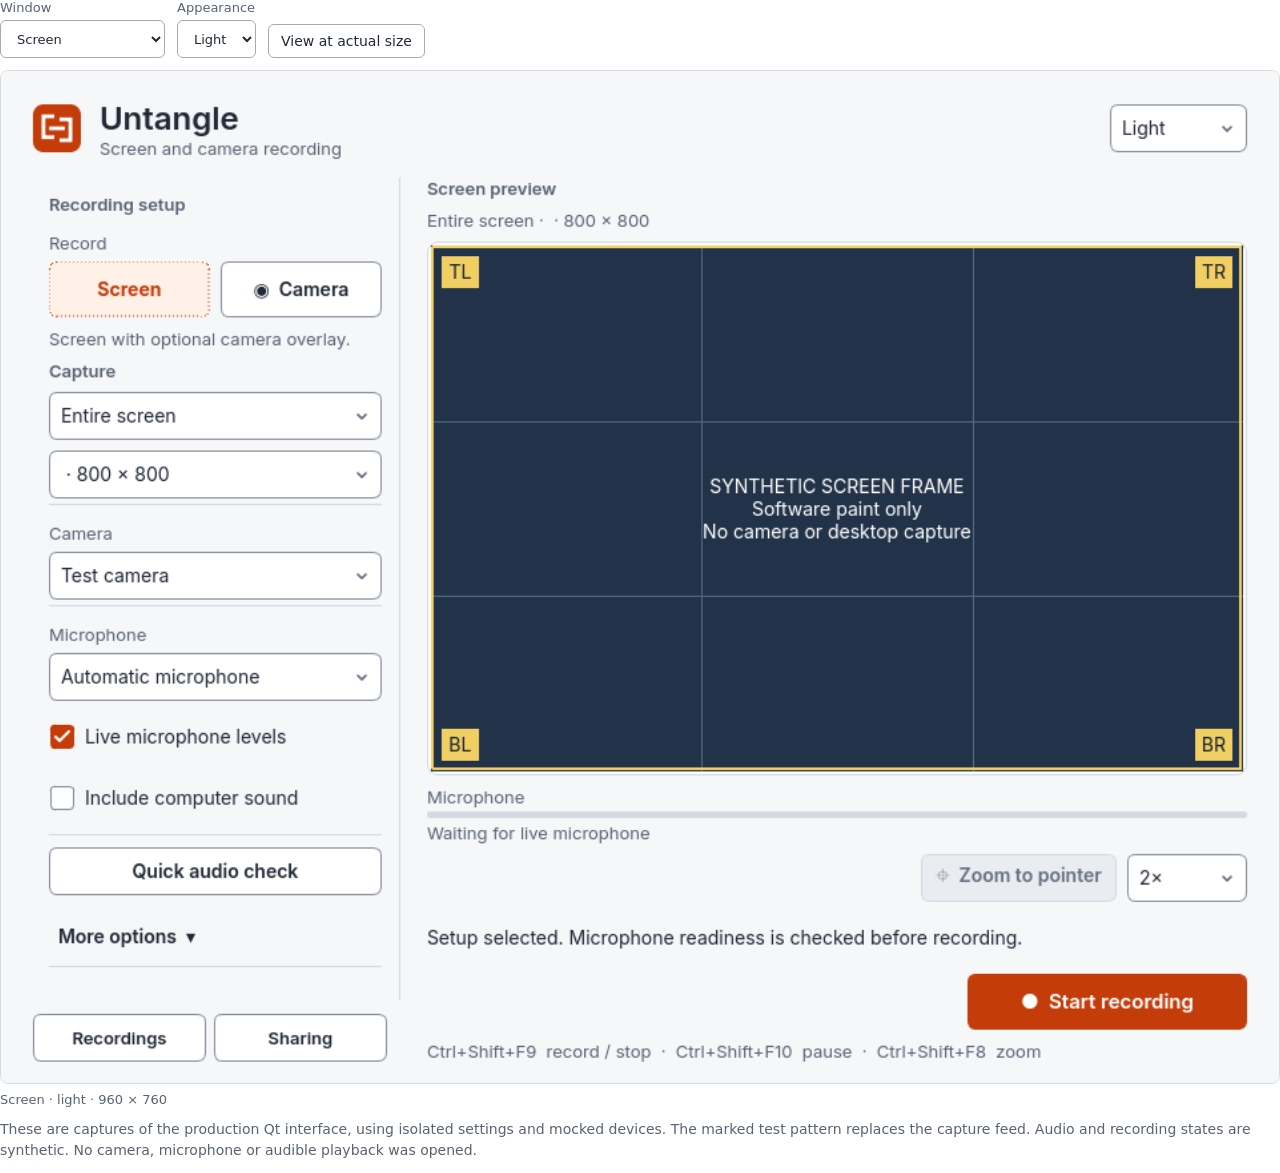
==== docs/ui-baselines/index.html @ cf3f0c53 "test: pin qt clickthroughs" ====
<!doctype html><html lang="en"><meta charset="utf-8"><meta name="viewport" content="width=device-width,initial-scale=1"><title>Untangle actual Qt interface</title><style>body{margin:0;color:var(--foreground,#202936);font:14px var(--font-sans,system-ui)}.controls{display:flex;flex-wrap:wrap;gap:12px;align-items:end;margin-bottom:12px}label{display:grid;gap:5px;font-size:13px;color:var(--muted-foreground,#586373)}select{font:inherit;padding:8px 12px;min-height:38px;border:1px solid var(--border,#aaa);border-radius:6px;background:var(--card,#fff);color:var(--foreground,#202936)}p{line-height:1.5;margin:12px 0;color:var(--muted-foreground,#586373)}figure{margin:0}figure[hidden]{display:none}img{display:block;width:100%;height:auto;border-radius:8px;border:1px solid var(--border,#d5dae1);box-sizing:border-box}figcaption{margin-top:8px;color:var(--muted-foreground,#586373);font-size:13px}button{font:inherit;padding:8px 12px;background:var(--card,#fff);color:var(--foreground,#202936);border:1px solid var(--border,#aaa);border-radius:6px;cursor:pointer}figure.zoom{overflow:auto}figure.zoom img{width:960px;max-width:none}small{font-size:12px}</style><div class="controls"><label>Window<select id="state"><option value="screen">Screen</option><option value="camera">Camera</option><option value="audio-silence">Audio check</option><option value="library-populated">Recordings</option><option value="library-empty">Empty library</option><option value="expanded">Expanded camera</option><option value="advanced">More options</option><option value="recording">Recording</option><option value="paused">Paused</option><option value="saving">Saving</option><option value="error">Recovery</option></select></label><label>Appearance<select id="theme"><option value="light">Light</option><option value="dark">Dark</option></select></label><button id="zoom" type="button" aria-pressed="false">View at actual size</button></div><figure data-state="screen" data-theme="light" ><img src="./screen-light-960x760.png" alt="Actual Untangle Screen window, light theme, 960 by 760 pixels"><figcaption>Screen · light · 960 × 760</figcaption></figure><figure data-state="screen" data-theme="dark" hidden><img src="./screen-dark-960x760.png" alt="Actual Untangle Screen window, dark theme, 960 by 760 pixels"><figcaption>Screen · dark · 960 × 760</figcaption></figure><figure data-state="camera" data-theme="light" hidden><img src="./camera-light-960x760.png" alt="Actual Untangle Camera window, light theme, 960 by 760 pixels"><figcaption>Camera · light · 960 × 760</figcaption></figure><figure data-state="camera" data-theme="dark" hidden><img src="./camera-dark-960x760.png" alt="Actual Untangle Camera window, dark theme, 960 by 760 pixels"><figcaption>Camera · dark · 960 × 760</figcaption></figure><figure data-state="audio-silence" data-theme="light" hidden><img src="./audio-silence-light-960x760.png" alt="Actual Untangle Audio check window, light theme, 960 by 760 pixels"><figcaption>Audio check · light · 960 × 760</figcaption></figure><figure data-state="audio-silence" data-theme="dark" hidden><img src="./audio-silence-dark-960x760.png" alt="Actual Untangle Audio check window, dark theme, 960 by 760 pixels"><figcaption>Audio check · dark · 960 × 760</figcaption></figure><figure data-state="library-populated" data-theme="light" hidden><img src="./library-populated-light-960x760.png" alt="Actual Untangle Recordings window, light theme, 960 by 760 pixels"><figcaption>Recordings · light · 960 × 760</figcaption></figure><figure data-state="library-populated" data-theme="dark" hidden><img src="./library-populated-dark-960x760.png" alt="Actual Untangle Recordings window, dark theme, 960 by 760 pixels"><figcaption>Recordings · dark · 960 × 760</figcaption></figure><figure data-state="library-empty" data-theme="light" hidden><img src="./library-empty-light-960x760.png" alt="Actual Untangle Empty library window, light theme, 960 by 760 pixels"><figcaption>Empty library · light · 960 × 760</figcaption></figure><figure data-state="library-empty" data-theme="dark" hidden><img src="./library-empty-dark-960x760.png" alt="Actual Untangle Empty library window, dark theme, 960 by 760 pixels"><figcaption>Empty library · dark · 960 × 760</figcaption></figure><figure data-state="expanded" data-theme="light" hidden><img src="./expanded-light-960x760.png" alt="Actual Untangle Expanded camera window, light theme, 960 by 760 pixels"><figcaption>Expanded camera · light · 960 × 760</figcaption></figure><figure data-state="expanded" data-theme="dark" hidden><img src="./expanded-dark-960x760.png" alt="Actual Untangle Expanded camera window, dark theme, 960 by 760 pixels"><figcaption>Expanded camera · dark · 960 × 760</figcaption></figure><figure data-state="advanced" data-theme="light" hidden><img src="./advanced-light-960x760.png" alt="Actual Untangle More options window, light theme, 960 by 760 pixels"><figcaption>More options · light · 960 × 760</figcaption></figure><figure data-state="advanced" data-theme="dark" hidden><img src="./advanced-dark-960x760.png" alt="Actual Untangle More options window, dark theme, 960 by 760 pixels"><figcaption>More options · dark · 960 × 760</figcaption></figure><figure data-state="recording" data-theme="light" hidden><img src="./recording-light-960x760.png" alt="Actual Untangle Recording window, light theme, 960 by 760 pixels"><figcaption>Recording · light · 960 × 760</figcaption></figure><figure data-state="recording" data-theme="dark" hidden><img src="./recording-dark-960x760.png" alt="Actual Untangle Recording window, dark theme, 960 by 760 pixels"><figcaption>Recording · dark · 960 × 760</figcaption></figure><figure data-state="paused" data-theme="light" hidden><img src="./paused-light-960x760.png" alt="Actual Untangle Paused window, light theme, 960 by 760 pixels"><figcaption>Paused · light · 960 × 760</figcaption></figure><figure data-state="paused" data-theme="dark" hidden><img src="./paused-dark-960x760.png" alt="Actual Untangle Paused window, dark theme, 960 by 760 pixels"><figcaption>Paused · dark · 960 × 760</figcaption></figure><figure data-state="saving" data-theme="light" hidden><img src="./saving-light-960x760.png" alt="Actual Untangle Saving window, light theme, 960 by 760 pixels"><figcaption>Saving · light · 960 × 760</figcaption></figure><figure data-state="saving" data-theme="dark" hidden><img src="./saving-dark-960x760.png" alt="Actual Untangle Saving window, dark theme, 960 by 760 pixels"><figcaption>Saving · dark · 960 × 760</figcaption></figure><figure data-state="error" data-theme="light" hidden><img src="./error-light-960x760.png" alt="Actual Untangle Recovery window, light theme, 960 by 760 pixels"><figcaption>Recovery · light · 960 × 760</figcaption></figure><figure data-state="error" data-theme="dark" hidden><img src="./error-dark-960x760.png" alt="Actual Untangle Recovery window, dark theme, 960 by 760 pixels"><figcaption>Recovery · dark · 960 × 760</figcaption></figure><p>These are captures of the production Qt interface, using isolated settings and mocked devices. The marked test pattern replaces the capture feed. Audio and recording states are synthetic. No camera, microphone or audible playback was opened.</p><script>const state=document.getElementById('state'),theme=document.getElementById('theme'),zoom=document.getElementById('zoom');function update(){document.querySelectorAll('figure').forEach(f=>f.hidden=f.dataset.state!==state.value||f.dataset.theme!==theme.value)}state.onchange=theme.onchange=update;zoom.onclick=()=>{const on=zoom.getAttribute('aria-pressed')!=='true';zoom.setAttribute('aria-pressed',String(on));zoom.textContent=on?'Fit to conversation':'View at actual size';document.querySelectorAll('figure').forEach(f=>f.classList.toggle('zoom',on))};update()</script></html>
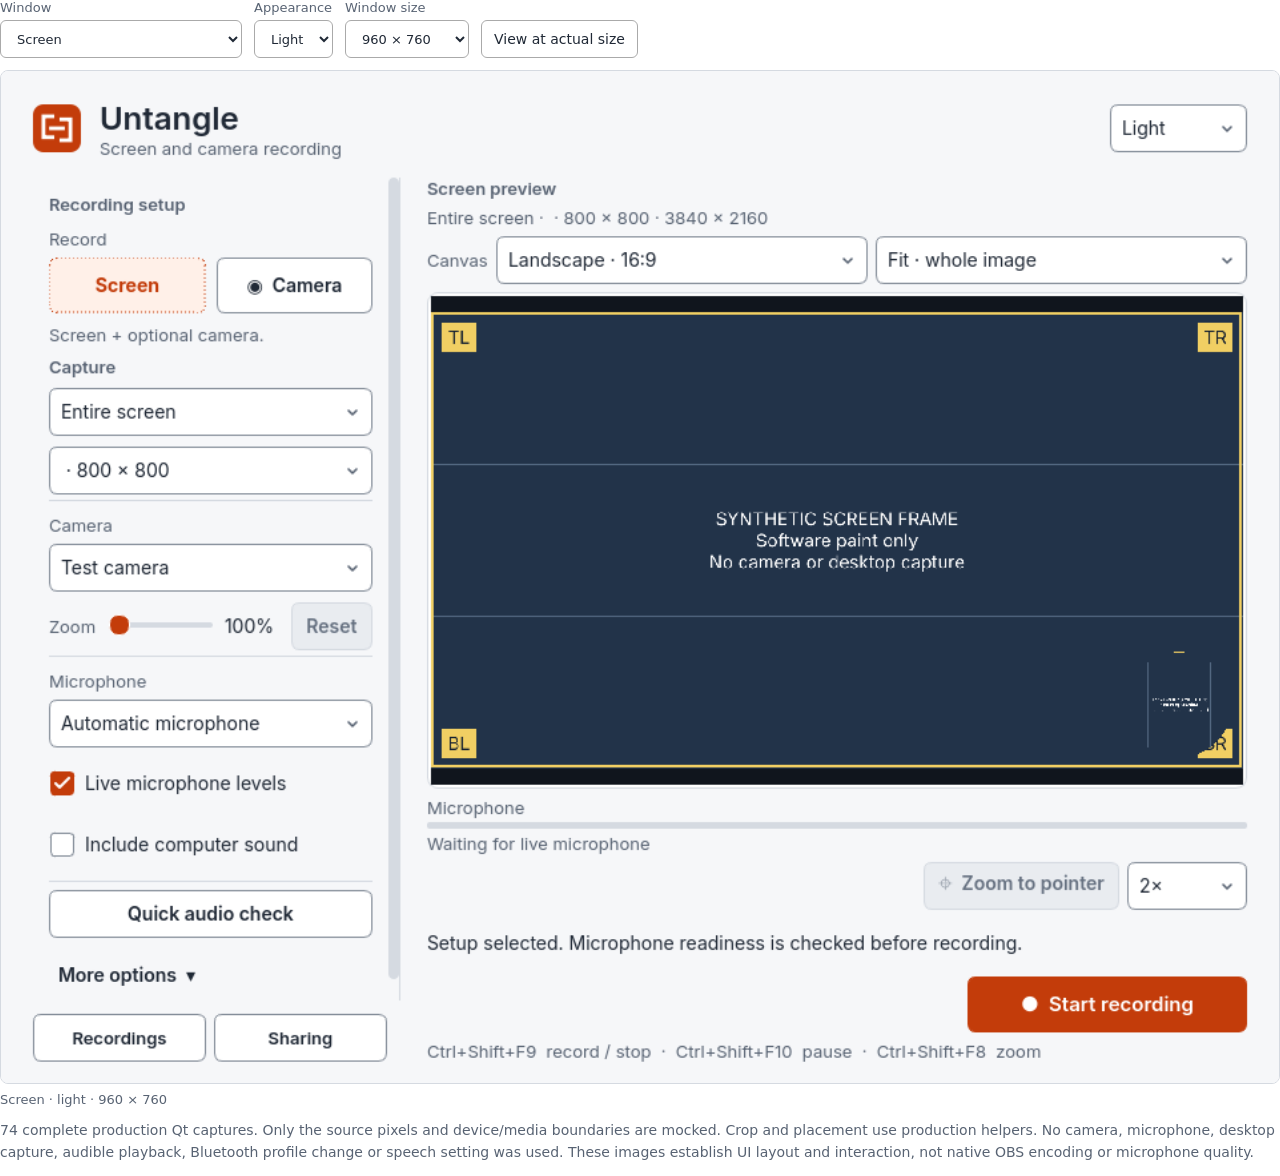
==== commit eb66dba5: "test: canvas screenshots" ====
--- a/docs/ui-baselines/index.html
+++ b/docs/ui-baselines/index.html
@@ -1 +1,7 @@
-<!doctype html><html lang="en"><meta charset="utf-8"><meta name="viewport" content="width=device-width,initial-scale=1"><title>Untangle actual Qt interface</title><style>body{margin:0;color:var(--foreground,#202936);font:14px var(--font-sans,system-ui)}.controls{display:flex;flex-wrap:wrap;gap:12px;align-items:end;margin-bottom:12px}label{display:grid;gap:5px;font-size:13px;color:var(--muted-foreground,#586373)}select{font:inherit;padding:8px 12px;min-height:38px;border:1px solid var(--border,#aaa);border-radius:6px;background:var(--card,#fff);color:var(--foreground,#202936)}p{line-height:1.5;margin:12px 0;color:var(--muted-foreground,#586373)}figure{margin:0}figure[hidden]{display:none}img{display:block;width:100%;height:auto;border-radius:8px;border:1px solid var(--border,#d5dae1);box-sizing:border-box}figcaption{margin-top:8px;color:var(--muted-foreground,#586373);font-size:13px}button{font:inherit;padding:8px 12px;background:var(--card,#fff);color:var(--foreground,#202936);border:1px solid var(--border,#aaa);border-radius:6px;cursor:pointer}figure.zoom{overflow:auto}figure.zoom img{width:960px;max-width:none}small{font-size:12px}</style><div class="controls"><label>Window<select id="state"><option value="screen">Screen</option><option value="camera">Camera</option><option value="audio-silence">Audio check</option><option value="library-populated">Recordings</option><option value="library-empty">Empty library</option><option value="expanded">Expanded camera</option><option value="advanced">More options</option><option value="recording">Recording</option><option value="paused">Paused</option><option value="saving">Saving</option><option value="error">Recovery</option></select></label><label>Appearance<select id="theme"><option value="light">Light</option><option value="dark">Dark</option></select></label><button id="zoom" type="button" aria-pressed="false">View at actual size</button></div><figure data-state="screen" data-theme="light" ><img src="./screen-light-960x760.png" alt="Actual Untangle Screen window, light theme, 960 by 760 pixels"><figcaption>Screen · light · 960 × 760</figcaption></figure><figure data-state="screen" data-theme="dark" hidden><img src="./screen-dark-960x760.png" alt="Actual Untangle Screen window, dark theme, 960 by 760 pixels"><figcaption>Screen · dark · 960 × 760</figcaption></figure><figure data-state="camera" data-theme="light" hidden><img src="./camera-light-960x760.png" alt="Actual Untangle Camera window, light theme, 960 by 760 pixels"><figcaption>Camera · light · 960 × 760</figcaption></figure><figure data-state="camera" data-theme="dark" hidden><img src="./camera-dark-960x760.png" alt="Actual Untangle Camera window, dark theme, 960 by 760 pixels"><figcaption>Camera · dark · 960 × 760</figcaption></figure><figure data-state="audio-silence" data-theme="light" hidden><img src="./audio-silence-light-960x760.png" alt="Actual Untangle Audio check window, light theme, 960 by 760 pixels"><figcaption>Audio check · light · 960 × 760</figcaption></figure><figure data-state="audio-silence" data-theme="dark" hidden><img src="./audio-silence-dark-960x760.png" alt="Actual Untangle Audio check window, dark theme, 960 by 760 pixels"><figcaption>Audio check · dark · 960 × 760</figcaption></figure><figure data-state="library-populated" data-theme="light" hidden><img src="./library-populated-light-960x760.png" alt="Actual Untangle Recordings window, light theme, 960 by 760 pixels"><figcaption>Recordings · light · 960 × 760</figcaption></figure><figure data-state="library-populated" data-theme="dark" hidden><img src="./library-populated-dark-960x760.png" alt="Actual Untangle Recordings window, dark theme, 960 by 760 pixels"><figcaption>Recordings · dark · 960 × 760</figcaption></figure><figure data-state="library-empty" data-theme="light" hidden><img src="./library-empty-light-960x760.png" alt="Actual Untangle Empty library window, light theme, 960 by 760 pixels"><figcaption>Empty library · light · 960 × 760</figcaption></figure><figure data-state="library-empty" data-theme="dark" hidden><img src="./library-empty-dark-960x760.png" alt="Actual Untangle Empty library window, dark theme, 960 by 760 pixels"><figcaption>Empty library · dark · 960 × 760</figcaption></figure><figure data-state="expanded" data-theme="light" hidden><img src="./expanded-light-960x760.png" alt="Actual Untangle Expanded camera window, light theme, 960 by 760 pixels"><figcaption>Expanded camera · light · 960 × 760</figcaption></figure><figure data-state="expanded" data-theme="dark" hidden><img src="./expanded-dark-960x760.png" alt="Actual Untangle Expanded camera window, dark theme, 960 by 760 pixels"><figcaption>Expanded camera · dark · 960 × 760</figcaption></figure><figure data-state="advanced" data-theme="light" hidden><img src="./advanced-light-960x760.png" alt="Actual Untangle More options window, light theme, 960 by 760 pixels"><figcaption>More options · light · 960 × 760</figcaption></figure><figure data-state="advanced" data-theme="dark" hidden><img src="./advanced-dark-960x760.png" alt="Actual Untangle More options window, dark theme, 960 by 760 pixels"><figcaption>More options · dark · 960 × 760</figcaption></figure><figure data-state="recording" data-theme="light" hidden><img src="./recording-light-960x760.png" alt="Actual Untangle Recording window, light theme, 960 by 760 pixels"><figcaption>Recording · light · 960 × 760</figcaption></figure><figure data-state="recording" data-theme="dark" hidden><img src="./recording-dark-960x760.png" alt="Actual Untangle Recording window, dark theme, 960 by 760 pixels"><figcaption>Recording · dark · 960 × 760</figcaption></figure><figure data-state="paused" data-theme="light" hidden><img src="./paused-light-960x760.png" alt="Actual Untangle Paused window, light theme, 960 by 760 pixels"><figcaption>Paused · light · 960 × 760</figcaption></figure><figure data-state="paused" data-theme="dark" hidden><img src="./paused-dark-960x760.png" alt="Actual Untangle Paused window, dark theme, 960 by 760 pixels"><figcaption>Paused · dark · 960 × 760</figcaption></figure><figure data-state="saving" data-theme="light" hidden><img src="./saving-light-960x760.png" alt="Actual Untangle Saving window, light theme, 960 by 760 pixels"><figcaption>Saving · light · 960 × 760</figcaption></figure><figure data-state="saving" data-theme="dark" hidden><img src="./saving-dark-960x760.png" alt="Actual Untangle Saving window, dark theme, 960 by 760 pixels"><figcaption>Saving · dark · 960 × 760</figcaption></figure><figure data-state="error" data-theme="light" hidden><img src="./error-light-960x760.png" alt="Actual Untangle Recovery window, light theme, 960 by 760 pixels"><figcaption>Recovery · light · 960 × 760</figcaption></figure><figure data-state="error" data-theme="dark" hidden><img src="./error-dark-960x760.png" alt="Actual Untangle Recovery window, dark theme, 960 by 760 pixels"><figcaption>Recovery · dark · 960 × 760</figcaption></figure><p>These are captures of the production Qt interface, using isolated settings and mocked devices. The marked test pattern replaces the capture feed. Audio and recording states are synthetic. No camera, microphone or audible playback was opened.</p><script>const state=document.getElementById('state'),theme=document.getElementById('theme'),zoom=document.getElementById('zoom');function update(){document.querySelectorAll('figure').forEach(f=>f.hidden=f.dataset.state!==state.value||f.dataset.theme!==theme.value)}state.onchange=theme.onchange=update;zoom.onclick=()=>{const on=zoom.getAttribute('aria-pressed')!=='true';zoom.setAttribute('aria-pressed',String(on));zoom.textContent=on?'Fit to conversation':'View at actual size';document.querySelectorAll('figure').forEach(f=>f.classList.toggle('zoom',on))};update()</script></html>
+<!doctype html><html lang="en"><meta charset="utf-8"><meta name="viewport" content="width=device-width,initial-scale=1"><title>Untangle actual Qt interface</title><style>
+body{margin:0;color:var(--foreground,#202936);font:14px var(--font-sans,system-ui)}.controls{display:flex;flex-wrap:wrap;gap:12px;align-items:end;margin-bottom:12px}label{display:grid;gap:5px;font-size:13px;color:var(--muted-foreground,#586373)}select,button{font:inherit;padding:8px 12px;min-height:38px;border:1px solid var(--border,#aaa);border-radius:6px;background:var(--card,#fff);color:var(--foreground,#202936)}p{line-height:1.6;margin:12px 0;color:var(--muted-foreground,#586373)}figure{margin:0}figure[hidden]{display:none}img{display:block;width:100%;height:auto;border-radius:8px;border:1px solid var(--border,#d5dae1);box-sizing:border-box}figcaption{margin-top:8px;color:var(--muted-foreground,#586373);font-size:13px}button{cursor:pointer}figure.zoom{overflow:auto}figure.zoom img{width:auto;max-width:none}
+</style><div class="controls"><label>Window<select id="scene"><option value="screen">Screen</option><option value="camera">Camera</option><option value="library-populated">Recordings</option><option value="library-empty">Empty library</option><option value="advanced">More options</option><option value="expanded">Expanded camera</option><option value="recording">Recording</option><option value="paused">Paused</option><option value="saving">Saving</option><option value="error">Error</option><option value="audio-silence">Audio check</option><option value="canvas-landscape">Landscape 16:9</option><option value="canvas-portrait">Reels / Shorts 9:16</option><option value="canvas-square">Square 1:1</option><option value="canvas-portrait45">Portrait 4:5</option><option value="camera-zoom">Camera zoom 300%</option><option value="camera-reset">Camera reset 100%</option><option value="framing-fit">Portrait Fit</option><option value="framing-fill">Portrait Fill</option><option value="screen-canvas-portrait">Screen + camera · portrait Fit</option><option value="screen-canvas-portrait-fill">Screen + camera · portrait Fill</option><option value="screen-canvas-square">Screen + camera · square</option></select></label><label>Appearance<select id="theme"><option value="light">Light</option><option value="dark">Dark</option></select></label><label>Window size<select id="size"><option value="960x760">960 × 760</option><option value="1120x840">1120 × 840</option></select></label><button id="zoom" type="button" aria-pressed="false">View at actual size</button></div><figure data-scene="screen" data-theme="light" data-size="1120x840" hidden><img src="./screen-light-1120x840.png" alt="Actual Untangle Qt window: Screen, light, 1120 by 840"><figcaption>Screen · light · 1120 × 840</figcaption></figure><figure data-scene="screen" data-theme="dark" data-size="1120x840" hidden><img src="./screen-dark-1120x840.png" alt="Actual Untangle Qt window: Screen, dark, 1120 by 840"><figcaption>Screen · dark · 1120 × 840</figcaption></figure><figure data-scene="screen" data-theme="light" data-size="960x760" hidden><img src="./screen-light-960x760.png" alt="Actual Untangle Qt window: Screen, light, 960 by 760"><figcaption>Screen · light · 960 × 760</figcaption></figure><figure data-scene="screen" data-theme="dark" data-size="960x760" hidden><img src="./screen-dark-960x760.png" alt="Actual Untangle Qt window: Screen, dark, 960 by 760"><figcaption>Screen · dark · 960 × 760</figcaption></figure><figure data-scene="camera" data-theme="light" data-size="1120x840" hidden><img src="./camera-light-1120x840.png" alt="Actual Untangle Qt window: Camera, light, 1120 by 840"><figcaption>Camera · light · 1120 × 840</figcaption></figure><figure data-scene="camera" data-theme="dark" data-size="1120x840" hidden><img src="./camera-dark-1120x840.png" alt="Actual Untangle Qt window: Camera, dark, 1120 by 840"><figcaption>Camera · dark · 1120 × 840</figcaption></figure><figure data-scene="camera" data-theme="light" data-size="960x760" hidden><img src="./camera-light-960x760.png" alt="Actual Untangle Qt window: Camera, light, 960 by 760"><figcaption>Camera · light · 960 × 760</figcaption></figure><figure data-scene="camera" data-theme="dark" data-size="960x760" hidden><img src="./camera-dark-960x760.png" alt="Actual Untangle Qt window: Camera, dark, 960 by 760"><figcaption>Camera · dark · 960 × 760</figcaption></figure><figure data-scene="library-populated" data-theme="light" data-size="1120x840" hidden><img src="./library-populated-light-1120x840.png" alt="Actual Untangle Qt window: Recordings, light, 1120 by 840"><figcaption>Recordings · light · 1120 × 840</figcaption></figure><figure data-scene="library-populated" data-theme="dark" data-size="1120x840" hidden><img src="./library-populated-dark-1120x840.png" alt="Actual Untangle Qt window: Recordings, dark, 1120 by 840"><figcaption>Recordings · dark · 1120 × 840</figcaption></figure><figure data-scene="library-populated" data-theme="light" data-size="960x760" hidden><img src="./library-populated-light-960x760.png" alt="Actual Untangle Qt window: Recordings, light, 960 by 760"><figcaption>Recordings · light · 960 × 760</figcaption></figure><figure data-scene="library-populated" data-theme="dark" data-size="960x760" hidden><img src="./library-populated-dark-960x760.png" alt="Actual Untangle Qt window: Recordings, dark, 960 by 760"><figcaption>Recordings · dark · 960 × 760</figcaption></figure><figure data-scene="library-empty" data-theme="light" data-size="1120x840" hidden><img src="./library-empty-light-1120x840.png" alt="Actual Untangle Qt window: Empty library, light, 1120 by 840"><figcaption>Empty library · light · 1120 × 840</figcaption></figure><figure data-scene="library-empty" data-theme="dark" data-size="1120x840" hidden><img src="./library-empty-dark-1120x840.png" alt="Actual Untangle Qt window: Empty library, dark, 1120 by 840"><figcaption>Empty library · dark · 1120 × 840</figcaption></figure><figure data-scene="library-empty" data-theme="light" data-size="960x760" hidden><img src="./library-empty-light-960x760.png" alt="Actual Untangle Qt window: Empty library, light, 960 by 760"><figcaption>Empty library · light · 960 × 760</figcaption></figure><figure data-scene="library-empty" data-theme="dark" data-size="960x760" hidden><img src="./library-empty-dark-960x760.png" alt="Actual Untangle Qt window: Empty library, dark, 960 by 760"><figcaption>Empty library · dark · 960 × 760</figcaption></figure><figure data-scene="advanced" data-theme="light" data-size="960x760" hidden><img src="./advanced-light-960x760.png" alt="Actual Untangle Qt window: More options, light, 960 by 760"><figcaption>More options · light · 960 × 760</figcaption></figure><figure data-scene="advanced" data-theme="dark" data-size="960x760" hidden><img src="./advanced-dark-960x760.png" alt="Actual Untangle Qt window: More options, dark, 960 by 760"><figcaption>More options · dark · 960 × 760</figcaption></figure><figure data-scene="expanded" data-theme="light" data-size="960x760" hidden><img src="./expanded-light-960x760.png" alt="Actual Untangle Qt window: Expanded camera, light, 960 by 760"><figcaption>Expanded camera · light · 960 × 760</figcaption></figure><figure data-scene="expanded" data-theme="dark" data-size="960x760" hidden><img src="./expanded-dark-960x760.png" alt="Actual Untangle Qt window: Expanded camera, dark, 960 by 760"><figcaption>Expanded camera · dark · 960 × 760</figcaption></figure><figure data-scene="recording" data-theme="light" data-size="960x760" hidden><img src="./recording-light-960x760.png" alt="Actual Untangle Qt window: recording, light, 960 by 760"><figcaption>recording · light · 960 × 760</figcaption></figure><figure data-scene="recording" data-theme="dark" data-size="960x760" hidden><img src="./recording-dark-960x760.png" alt="Actual Untangle Qt window: recording, dark, 960 by 760"><figcaption>recording · dark · 960 × 760</figcaption></figure><figure data-scene="paused" data-theme="light" data-size="960x760" hidden><img src="./paused-light-960x760.png" alt="Actual Untangle Qt window: paused, light, 960 by 760"><figcaption>paused · light · 960 × 760</figcaption></figure><figure data-scene="paused" data-theme="dark" data-size="960x760" hidden><img src="./paused-dark-960x760.png" alt="Actual Untangle Qt window: paused, dark, 960 by 760"><figcaption>paused · dark · 960 × 760</figcaption></figure><figure data-scene="saving" data-theme="light" data-size="960x760" hidden><img src="./saving-light-960x760.png" alt="Actual Untangle Qt window: saving, light, 960 by 760"><figcaption>saving · light · 960 × 760</figcaption></figure><figure data-scene="saving" data-theme="dark" data-size="960x760" hidden><img src="./saving-dark-960x760.png" alt="Actual Untangle Qt window: saving, dark, 960 by 760"><figcaption>saving · dark · 960 × 760</figcaption></figure><figure data-scene="error" data-theme="light" data-size="960x760" hidden><img src="./error-light-960x760.png" alt="Actual Untangle Qt window: error, light, 960 by 760"><figcaption>error · light · 960 × 760</figcaption></figure><figure data-scene="error" data-theme="dark" data-size="960x760" hidden><img src="./error-dark-960x760.png" alt="Actual Untangle Qt window: error, dark, 960 by 760"><figcaption>error · dark · 960 × 760</figcaption></figure><figure data-scene="audio-silence" data-theme="light" data-size="960x760" hidden><img src="./audio-silence-light-960x760.png" alt="Actual Untangle Qt window: Audio check, light, 960 by 760"><figcaption>Audio check · light · 960 × 760</figcaption></figure><figure data-scene="audio-silence" data-theme="dark" data-size="960x760" hidden><img src="./audio-silence-dark-960x760.png" alt="Actual Untangle Qt window: Audio check, dark, 960 by 760"><figcaption>Audio check · dark · 960 × 760</figcaption></figure><figure data-scene="canvas-landscape" data-theme="light" data-size="960x760" hidden><img src="./canvas-landscape-light-960x760.png" alt="Actual Untangle Qt window: Landscape 16:9, light, 960 by 760"><figcaption>Landscape 16:9 · light · 960 × 760</figcaption></figure><figure data-scene="canvas-landscape" data-theme="dark" data-size="960x760" hidden><img src="./canvas-landscape-dark-960x760.png" alt="Actual Untangle Qt window: Landscape 16:9, dark, 960 by 760"><figcaption>Landscape 16:9 · dark · 960 × 760</figcaption></figure><figure data-scene="canvas-landscape" data-theme="light" data-size="1120x840" hidden><img src="./canvas-landscape-light-1120x840.png" alt="Actual Untangle Qt window: Landscape 16:9, light, 1120 by 840"><figcaption>Landscape 16:9 · light · 1120 × 840</figcaption></figure><figure data-scene="canvas-landscape" data-theme="dark" data-size="1120x840" hidden><img src="./canvas-landscape-dark-1120x840.png" alt="Actual Untangle Qt window: Landscape 16:9, dark, 1120 by 840"><figcaption>Landscape 16:9 · dark · 1120 × 840</figcaption></figure><figure data-scene="canvas-portrait" data-theme="light" data-size="960x760" hidden><img src="./canvas-portrait-light-960x760.png" alt="Actual Untangle Qt window: Reels / Shorts 9:16, light, 960 by 760"><figcaption>Reels / Shorts 9:16 · light · 960 × 760</figcaption></figure><figure data-scene="canvas-portrait" data-theme="dark" data-size="960x760" hidden><img src="./canvas-portrait-dark-960x760.png" alt="Actual Untangle Qt window: Reels / Shorts 9:16, dark, 960 by 760"><figcaption>Reels / Shorts 9:16 · dark · 960 × 760</figcaption></figure><figure data-scene="canvas-portrait" data-theme="light" data-size="1120x840" hidden><img src="./canvas-portrait-light-1120x840.png" alt="Actual Untangle Qt window: Reels / Shorts 9:16, light, 1120 by 840"><figcaption>Reels / Shorts 9:16 · light · 1120 × 840</figcaption></figure><figure data-scene="canvas-portrait" data-theme="dark" data-size="1120x840" hidden><img src="./canvas-portrait-dark-1120x840.png" alt="Actual Untangle Qt window: Reels / Shorts 9:16, dark, 1120 by 840"><figcaption>Reels / Shorts 9:16 · dark · 1120 × 840</figcaption></figure><figure data-scene="canvas-square" data-theme="light" data-size="960x760" hidden><img src="./canvas-square-light-960x760.png" alt="Actual Untangle Qt window: Square 1:1, light, 960 by 760"><figcaption>Square 1:1 · light · 960 × 760</figcaption></figure><figure data-scene="canvas-square" data-theme="dark" data-size="960x760" hidden><img src="./canvas-square-dark-960x760.png" alt="Actual Untangle Qt window: Square 1:1, dark, 960 by 760"><figcaption>Square 1:1 · dark · 960 × 760</figcaption></figure><figure data-scene="canvas-square" data-theme="light" data-size="1120x840" hidden><img src="./canvas-square-light-1120x840.png" alt="Actual Untangle Qt window: Square 1:1, light, 1120 by 840"><figcaption>Square 1:1 · light · 1120 × 840</figcaption></figure><figure data-scene="canvas-square" data-theme="dark" data-size="1120x840" hidden><img src="./canvas-square-dark-1120x840.png" alt="Actual Untangle Qt window: Square 1:1, dark, 1120 by 840"><figcaption>Square 1:1 · dark · 1120 × 840</figcaption></figure><figure data-scene="canvas-portrait45" data-theme="light" data-size="960x760" hidden><img src="./canvas-portrait45-light-960x760.png" alt="Actual Untangle Qt window: Portrait 4:5, light, 960 by 760"><figcaption>Portrait 4:5 · light · 960 × 760</figcaption></figure><figure data-scene="canvas-portrait45" data-theme="dark" data-size="960x760" hidden><img src="./canvas-portrait45-dark-960x760.png" alt="Actual Untangle Qt window: Portrait 4:5, dark, 960 by 760"><figcaption>Portrait 4:5 · dark · 960 × 760</figcaption></figure><figure data-scene="canvas-portrait45" data-theme="light" data-size="1120x840" hidden><img src="./canvas-portrait45-light-1120x840.png" alt="Actual Untangle Qt window: Portrait 4:5, light, 1120 by 840"><figcaption>Portrait 4:5 · light · 1120 × 840</figcaption></figure><figure data-scene="canvas-portrait45" data-theme="dark" data-size="1120x840" hidden><img src="./canvas-portrait45-dark-1120x840.png" alt="Actual Untangle Qt window: Portrait 4:5, dark, 1120 by 840"><figcaption>Portrait 4:5 · dark · 1120 × 840</figcaption></figure><figure data-scene="camera-zoom" data-theme="light" data-size="960x760" hidden><img src="./camera-zoom-light-960x760.png" alt="Actual Untangle Qt window: Camera zoom 300%, light, 960 by 760"><figcaption>Camera zoom 300% · light · 960 × 760</figcaption></figure><figure data-scene="camera-zoom" data-theme="dark" data-size="960x760" hidden><img src="./camera-zoom-dark-960x760.png" alt="Actual Untangle Qt window: Camera zoom 300%, dark, 960 by 760"><figcaption>Camera zoom 300% · dark · 960 × 760</figcaption></figure><figure data-scene="camera-zoom" data-theme="light" data-size="1120x840" hidden><img src="./camera-zoom-light-1120x840.png" alt="Actual Untangle Qt window: Camera zoom 300%, light, 1120 by 840"><figcaption>Camera zoom 300% · light · 1120 × 840</figcaption></figure><figure data-scene="camera-zoom" data-theme="dark" data-size="1120x840" hidden><img src="./camera-zoom-dark-1120x840.png" alt="Actual Untangle Qt window: Camera zoom 300%, dark, 1120 by 840"><figcaption>Camera zoom 300% · dark · 1120 × 840</figcaption></figure><figure data-scene="camera-reset" data-theme="light" data-size="960x760" hidden><img src="./camera-reset-light-960x760.png" alt="Actual Untangle Qt window: Camera reset 100%, light, 960 by 760"><figcaption>Camera reset 100% · light · 960 × 760</figcaption></figure><figure data-scene="camera-reset" data-theme="dark" data-size="960x760" hidden><img src="./camera-reset-dark-960x760.png" alt="Actual Untangle Qt window: Camera reset 100%, dark, 960 by 760"><figcaption>Camera reset 100% · dark · 960 × 760</figcaption></figure><figure data-scene="camera-reset" data-theme="light" data-size="1120x840" hidden><img src="./camera-reset-light-1120x840.png" alt="Actual Untangle Qt window: Camera reset 100%, light, 1120 by 840"><figcaption>Camera reset 100% · light · 1120 × 840</figcaption></figure><figure data-scene="camera-reset" data-theme="dark" data-size="1120x840" hidden><img src="./camera-reset-dark-1120x840.png" alt="Actual Untangle Qt window: Camera reset 100%, dark, 1120 by 840"><figcaption>Camera reset 100% · dark · 1120 × 840</figcaption></figure><figure data-scene="framing-fit" data-theme="light" data-size="960x760" hidden><img src="./framing-fit-light-960x760.png" alt="Actual Untangle Qt window: Portrait Fit, light, 960 by 760"><figcaption>Portrait Fit · light · 960 × 760</figcaption></figure><figure data-scene="framing-fit" data-theme="dark" data-size="960x760" hidden><img src="./framing-fit-dark-960x760.png" alt="Actual Untangle Qt window: Portrait Fit, dark, 960 by 760"><figcaption>Portrait Fit · dark · 960 × 760</figcaption></figure><figure data-scene="framing-fit" data-theme="light" data-size="1120x840" hidden><img src="./framing-fit-light-1120x840.png" alt="Actual Untangle Qt window: Portrait Fit, light, 1120 by 840"><figcaption>Portrait Fit · light · 1120 × 840</figcaption></figure><figure data-scene="framing-fit" data-theme="dark" data-size="1120x840" hidden><img src="./framing-fit-dark-1120x840.png" alt="Actual Untangle Qt window: Portrait Fit, dark, 1120 by 840"><figcaption>Portrait Fit · dark · 1120 × 840</figcaption></figure><figure data-scene="framing-fill" data-theme="light" data-size="960x760" hidden><img src="./framing-fill-light-960x760.png" alt="Actual Untangle Qt window: Portrait Fill, light, 960 by 760"><figcaption>Portrait Fill · light · 960 × 760</figcaption></figure><figure data-scene="framing-fill" data-theme="dark" data-size="960x760" hidden><img src="./framing-fill-dark-960x760.png" alt="Actual Untangle Qt window: Portrait Fill, dark, 960 by 760"><figcaption>Portrait Fill · dark · 960 × 760</figcaption></figure><figure data-scene="framing-fill" data-theme="light" data-size="1120x840" hidden><img src="./framing-fill-light-1120x840.png" alt="Actual Untangle Qt window: Portrait Fill, light, 1120 by 840"><figcaption>Portrait Fill · light · 1120 × 840</figcaption></figure><figure data-scene="framing-fill" data-theme="dark" data-size="1120x840" hidden><img src="./framing-fill-dark-1120x840.png" alt="Actual Untangle Qt window: Portrait Fill, dark, 1120 by 840"><figcaption>Portrait Fill · dark · 1120 × 840</figcaption></figure><figure data-scene="screen-canvas-portrait" data-theme="light" data-size="960x760" hidden><img src="./screen-canvas-portrait-light-960x760.png" alt="Actual Untangle Qt window: Screen + camera · portrait Fit, light, 960 by 760"><figcaption>Screen + camera · portrait Fit · light · 960 × 760</figcaption></figure><figure data-scene="screen-canvas-portrait" data-theme="dark" data-size="960x760" hidden><img src="./screen-canvas-portrait-dark-960x760.png" alt="Actual Untangle Qt window: Screen + camera · portrait Fit, dark, 960 by 760"><figcaption>Screen + camera · portrait Fit · dark · 960 × 760</figcaption></figure><figure data-scene="screen-canvas-portrait" data-theme="light" data-size="1120x840" hidden><img src="./screen-canvas-portrait-light-1120x840.png" alt="Actual Untangle Qt window: Screen + camera · portrait Fit, light, 1120 by 840"><figcaption>Screen + camera · portrait Fit · light · 1120 × 840</figcaption></figure><figure data-scene="screen-canvas-portrait" data-theme="dark" data-size="1120x840" hidden><img src="./screen-canvas-portrait-dark-1120x840.png" alt="Actual Untangle Qt window: Screen + camera · portrait Fit, dark, 1120 by 840"><figcaption>Screen + camera · portrait Fit · dark · 1120 × 840</figcaption></figure><figure data-scene="screen-canvas-portrait-fill" data-theme="light" data-size="960x760" hidden><img src="./screen-canvas-portrait-fill-light-960x760.png" alt="Actual Untangle Qt window: Screen + camera · portrait Fill, light, 960 by 760"><figcaption>Screen + camera · portrait Fill · light · 960 × 760</figcaption></figure><figure data-scene="screen-canvas-portrait-fill" data-theme="dark" data-size="960x760" hidden><img src="./screen-canvas-portrait-fill-dark-960x760.png" alt="Actual Untangle Qt window: Screen + camera · portrait Fill, dark, 960 by 760"><figcaption>Screen + camera · portrait Fill · dark · 960 × 760</figcaption></figure><figure data-scene="screen-canvas-portrait-fill" data-theme="light" data-size="1120x840" hidden><img src="./screen-canvas-portrait-fill-light-1120x840.png" alt="Actual Untangle Qt window: Screen + camera · portrait Fill, light, 1120 by 840"><figcaption>Screen + camera · portrait Fill · light · 1120 × 840</figcaption></figure><figure data-scene="screen-canvas-portrait-fill" data-theme="dark" data-size="1120x840" hidden><img src="./screen-canvas-portrait-fill-dark-1120x840.png" alt="Actual Untangle Qt window: Screen + camera · portrait Fill, dark, 1120 by 840"><figcaption>Screen + camera · portrait Fill · dark · 1120 × 840</figcaption></figure><figure data-scene="screen-canvas-square" data-theme="light" data-size="960x760" hidden><img src="./screen-canvas-square-light-960x760.png" alt="Actual Untangle Qt window: Screen + camera · square, light, 960 by 760"><figcaption>Screen + camera · square · light · 960 × 760</figcaption></figure><figure data-scene="screen-canvas-square" data-theme="dark" data-size="960x760" hidden><img src="./screen-canvas-square-dark-960x760.png" alt="Actual Untangle Qt window: Screen + camera · square, dark, 960 by 760"><figcaption>Screen + camera · square · dark · 960 × 760</figcaption></figure><figure data-scene="screen-canvas-square" data-theme="light" data-size="1120x840" hidden><img src="./screen-canvas-square-light-1120x840.png" alt="Actual Untangle Qt window: Screen + camera · square, light, 1120 by 840"><figcaption>Screen + camera · square · light · 1120 × 840</figcaption></figure><figure data-scene="screen-canvas-square" data-theme="dark" data-size="1120x840" hidden><img src="./screen-canvas-square-dark-1120x840.png" alt="Actual Untangle Qt window: Screen + camera · square, dark, 1120 by 840"><figcaption>Screen + camera · square · dark · 1120 × 840</figcaption></figure><p>74 complete production Qt captures. Only the source pixels and device/media boundaries are mocked. Crop and placement use production helpers. No camera, microphone, desktop capture, audible playback, Bluetooth profile change or speech setting was used. These images establish UI layout and interaction, not native OBS encoding or microphone quality.</p><script>
+const scene=document.getElementById('scene'),theme=document.getElementById('theme'),size=document.getElementById('size'),zoom=document.getElementById('zoom'),figures=[...document.querySelectorAll('figure')];
+function update(){for(const option of size.options)option.disabled=!figures.some(f=>f.dataset.scene===scene.value&&f.dataset.size===option.value);if(size.selectedOptions[0].disabled)size.value='960x760';figures.forEach(f=>f.hidden=f.dataset.scene!==scene.value||f.dataset.theme!==theme.value||f.dataset.size!==size.value)}
+scene.onchange=theme.onchange=size.onchange=update;zoom.onclick=()=>{const on=zoom.getAttribute('aria-pressed')!=='true';zoom.setAttribute('aria-pressed',String(on));zoom.textContent=on?'Fit to page':'View at actual size';figures.forEach(f=>f.classList.toggle('zoom',on))};update();
+</script></html>
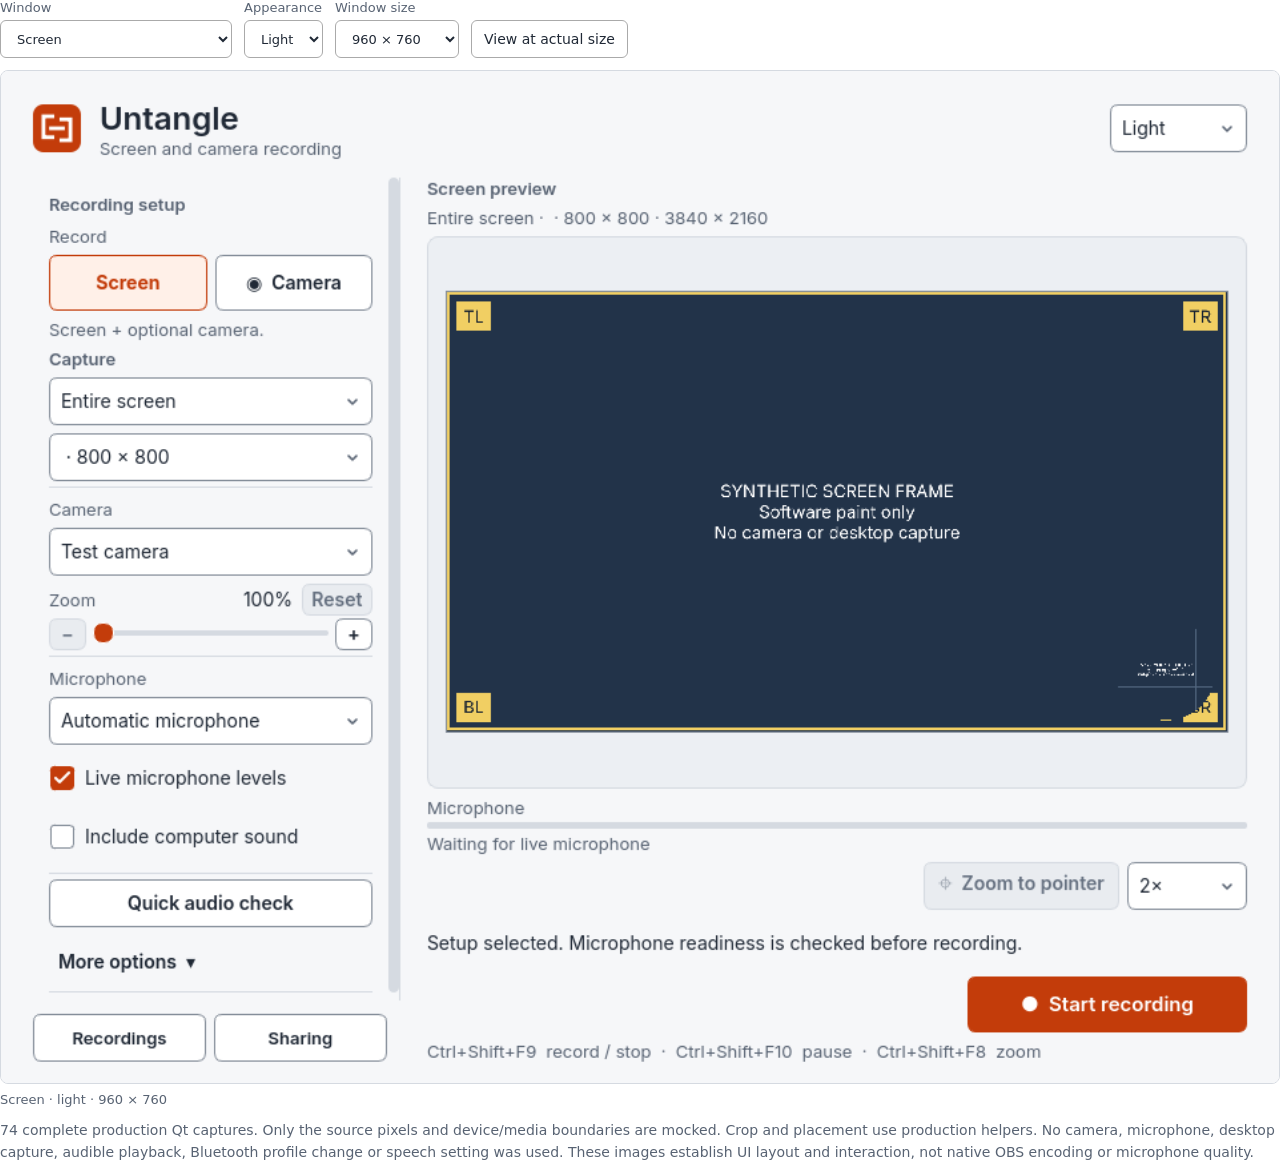
==== commit 6c09bc1f: "fix: framing retry and captures" ====
--- a/docs/ui-baselines/index.html
+++ b/docs/ui-baselines/index.html
@@ -1,6 +1,6 @@
 <!doctype html><html lang="en"><meta charset="utf-8"><meta name="viewport" content="width=device-width,initial-scale=1"><title>Untangle actual Qt interface</title><style>
 body{margin:0;color:var(--foreground,#202936);font:14px var(--font-sans,system-ui)}.controls{display:flex;flex-wrap:wrap;gap:12px;align-items:end;margin-bottom:12px}label{display:grid;gap:5px;font-size:13px;color:var(--muted-foreground,#586373)}select,button{font:inherit;padding:8px 12px;min-height:38px;border:1px solid var(--border,#aaa);border-radius:6px;background:var(--card,#fff);color:var(--foreground,#202936)}p{line-height:1.6;margin:12px 0;color:var(--muted-foreground,#586373)}figure{margin:0}figure[hidden]{display:none}img{display:block;width:100%;height:auto;border-radius:8px;border:1px solid var(--border,#d5dae1);box-sizing:border-box}figcaption{margin-top:8px;color:var(--muted-foreground,#586373);font-size:13px}button{cursor:pointer}figure.zoom{overflow:auto}figure.zoom img{width:auto;max-width:none}
-</style><div class="controls"><label>Window<select id="scene"><option value="screen">Screen</option><option value="camera">Camera</option><option value="library-populated">Recordings</option><option value="library-empty">Empty library</option><option value="advanced">More options</option><option value="expanded">Expanded camera</option><option value="recording">Recording</option><option value="paused">Paused</option><option value="saving">Saving</option><option value="error">Error</option><option value="audio-silence">Audio check</option><option value="canvas-landscape">Landscape 16:9</option><option value="canvas-portrait">Reels / Shorts 9:16</option><option value="canvas-square">Square 1:1</option><option value="canvas-portrait45">Portrait 4:5</option><option value="camera-zoom">Camera zoom 300%</option><option value="camera-reset">Camera reset 100%</option><option value="framing-fit">Portrait Fit</option><option value="framing-fill">Portrait Fill</option><option value="screen-canvas-portrait">Screen + camera · portrait Fit</option><option value="screen-canvas-portrait-fill">Screen + camera · portrait Fill</option><option value="screen-canvas-square">Screen + camera · square</option></select></label><label>Appearance<select id="theme"><option value="light">Light</option><option value="dark">Dark</option></select></label><label>Window size<select id="size"><option value="960x760">960 × 760</option><option value="1120x840">1120 × 840</option></select></label><button id="zoom" type="button" aria-pressed="false">View at actual size</button></div><figure data-scene="screen" data-theme="light" data-size="1120x840" hidden><img src="./screen-light-1120x840.png" alt="Actual Untangle Qt window: Screen, light, 1120 by 840"><figcaption>Screen · light · 1120 × 840</figcaption></figure><figure data-scene="screen" data-theme="dark" data-size="1120x840" hidden><img src="./screen-dark-1120x840.png" alt="Actual Untangle Qt window: Screen, dark, 1120 by 840"><figcaption>Screen · dark · 1120 × 840</figcaption></figure><figure data-scene="screen" data-theme="light" data-size="960x760" hidden><img src="./screen-light-960x760.png" alt="Actual Untangle Qt window: Screen, light, 960 by 760"><figcaption>Screen · light · 960 × 760</figcaption></figure><figure data-scene="screen" data-theme="dark" data-size="960x760" hidden><img src="./screen-dark-960x760.png" alt="Actual Untangle Qt window: Screen, dark, 960 by 760"><figcaption>Screen · dark · 960 × 760</figcaption></figure><figure data-scene="camera" data-theme="light" data-size="1120x840" hidden><img src="./camera-light-1120x840.png" alt="Actual Untangle Qt window: Camera, light, 1120 by 840"><figcaption>Camera · light · 1120 × 840</figcaption></figure><figure data-scene="camera" data-theme="dark" data-size="1120x840" hidden><img src="./camera-dark-1120x840.png" alt="Actual Untangle Qt window: Camera, dark, 1120 by 840"><figcaption>Camera · dark · 1120 × 840</figcaption></figure><figure data-scene="camera" data-theme="light" data-size="960x760" hidden><img src="./camera-light-960x760.png" alt="Actual Untangle Qt window: Camera, light, 960 by 760"><figcaption>Camera · light · 960 × 760</figcaption></figure><figure data-scene="camera" data-theme="dark" data-size="960x760" hidden><img src="./camera-dark-960x760.png" alt="Actual Untangle Qt window: Camera, dark, 960 by 760"><figcaption>Camera · dark · 960 × 760</figcaption></figure><figure data-scene="library-populated" data-theme="light" data-size="1120x840" hidden><img src="./library-populated-light-1120x840.png" alt="Actual Untangle Qt window: Recordings, light, 1120 by 840"><figcaption>Recordings · light · 1120 × 840</figcaption></figure><figure data-scene="library-populated" data-theme="dark" data-size="1120x840" hidden><img src="./library-populated-dark-1120x840.png" alt="Actual Untangle Qt window: Recordings, dark, 1120 by 840"><figcaption>Recordings · dark · 1120 × 840</figcaption></figure><figure data-scene="library-populated" data-theme="light" data-size="960x760" hidden><img src="./library-populated-light-960x760.png" alt="Actual Untangle Qt window: Recordings, light, 960 by 760"><figcaption>Recordings · light · 960 × 760</figcaption></figure><figure data-scene="library-populated" data-theme="dark" data-size="960x760" hidden><img src="./library-populated-dark-960x760.png" alt="Actual Untangle Qt window: Recordings, dark, 960 by 760"><figcaption>Recordings · dark · 960 × 760</figcaption></figure><figure data-scene="library-empty" data-theme="light" data-size="1120x840" hidden><img src="./library-empty-light-1120x840.png" alt="Actual Untangle Qt window: Empty library, light, 1120 by 840"><figcaption>Empty library · light · 1120 × 840</figcaption></figure><figure data-scene="library-empty" data-theme="dark" data-size="1120x840" hidden><img src="./library-empty-dark-1120x840.png" alt="Actual Untangle Qt window: Empty library, dark, 1120 by 840"><figcaption>Empty library · dark · 1120 × 840</figcaption></figure><figure data-scene="library-empty" data-theme="light" data-size="960x760" hidden><img src="./library-empty-light-960x760.png" alt="Actual Untangle Qt window: Empty library, light, 960 by 760"><figcaption>Empty library · light · 960 × 760</figcaption></figure><figure data-scene="library-empty" data-theme="dark" data-size="960x760" hidden><img src="./library-empty-dark-960x760.png" alt="Actual Untangle Qt window: Empty library, dark, 960 by 760"><figcaption>Empty library · dark · 960 × 760</figcaption></figure><figure data-scene="advanced" data-theme="light" data-size="960x760" hidden><img src="./advanced-light-960x760.png" alt="Actual Untangle Qt window: More options, light, 960 by 760"><figcaption>More options · light · 960 × 760</figcaption></figure><figure data-scene="advanced" data-theme="dark" data-size="960x760" hidden><img src="./advanced-dark-960x760.png" alt="Actual Untangle Qt window: More options, dark, 960 by 760"><figcaption>More options · dark · 960 × 760</figcaption></figure><figure data-scene="expanded" data-theme="light" data-size="960x760" hidden><img src="./expanded-light-960x760.png" alt="Actual Untangle Qt window: Expanded camera, light, 960 by 760"><figcaption>Expanded camera · light · 960 × 760</figcaption></figure><figure data-scene="expanded" data-theme="dark" data-size="960x760" hidden><img src="./expanded-dark-960x760.png" alt="Actual Untangle Qt window: Expanded camera, dark, 960 by 760"><figcaption>Expanded camera · dark · 960 × 760</figcaption></figure><figure data-scene="recording" data-theme="light" data-size="960x760" hidden><img src="./recording-light-960x760.png" alt="Actual Untangle Qt window: recording, light, 960 by 760"><figcaption>recording · light · 960 × 760</figcaption></figure><figure data-scene="recording" data-theme="dark" data-size="960x760" hidden><img src="./recording-dark-960x760.png" alt="Actual Untangle Qt window: recording, dark, 960 by 760"><figcaption>recording · dark · 960 × 760</figcaption></figure><figure data-scene="paused" data-theme="light" data-size="960x760" hidden><img src="./paused-light-960x760.png" alt="Actual Untangle Qt window: paused, light, 960 by 760"><figcaption>paused · light · 960 × 760</figcaption></figure><figure data-scene="paused" data-theme="dark" data-size="960x760" hidden><img src="./paused-dark-960x760.png" alt="Actual Untangle Qt window: paused, dark, 960 by 760"><figcaption>paused · dark · 960 × 760</figcaption></figure><figure data-scene="saving" data-theme="light" data-size="960x760" hidden><img src="./saving-light-960x760.png" alt="Actual Untangle Qt window: saving, light, 960 by 760"><figcaption>saving · light · 960 × 760</figcaption></figure><figure data-scene="saving" data-theme="dark" data-size="960x760" hidden><img src="./saving-dark-960x760.png" alt="Actual Untangle Qt window: saving, dark, 960 by 760"><figcaption>saving · dark · 960 × 760</figcaption></figure><figure data-scene="error" data-theme="light" data-size="960x760" hidden><img src="./error-light-960x760.png" alt="Actual Untangle Qt window: error, light, 960 by 760"><figcaption>error · light · 960 × 760</figcaption></figure><figure data-scene="error" data-theme="dark" data-size="960x760" hidden><img src="./error-dark-960x760.png" alt="Actual Untangle Qt window: error, dark, 960 by 760"><figcaption>error · dark · 960 × 760</figcaption></figure><figure data-scene="audio-silence" data-theme="light" data-size="960x760" hidden><img src="./audio-silence-light-960x760.png" alt="Actual Untangle Qt window: Audio check, light, 960 by 760"><figcaption>Audio check · light · 960 × 760</figcaption></figure><figure data-scene="audio-silence" data-theme="dark" data-size="960x760" hidden><img src="./audio-silence-dark-960x760.png" alt="Actual Untangle Qt window: Audio check, dark, 960 by 760"><figcaption>Audio check · dark · 960 × 760</figcaption></figure><figure data-scene="canvas-landscape" data-theme="light" data-size="960x760" hidden><img src="./canvas-landscape-light-960x760.png" alt="Actual Untangle Qt window: Landscape 16:9, light, 960 by 760"><figcaption>Landscape 16:9 · light · 960 × 760</figcaption></figure><figure data-scene="canvas-landscape" data-theme="dark" data-size="960x760" hidden><img src="./canvas-landscape-dark-960x760.png" alt="Actual Untangle Qt window: Landscape 16:9, dark, 960 by 760"><figcaption>Landscape 16:9 · dark · 960 × 760</figcaption></figure><figure data-scene="canvas-landscape" data-theme="light" data-size="1120x840" hidden><img src="./canvas-landscape-light-1120x840.png" alt="Actual Untangle Qt window: Landscape 16:9, light, 1120 by 840"><figcaption>Landscape 16:9 · light · 1120 × 840</figcaption></figure><figure data-scene="canvas-landscape" data-theme="dark" data-size="1120x840" hidden><img src="./canvas-landscape-dark-1120x840.png" alt="Actual Untangle Qt window: Landscape 16:9, dark, 1120 by 840"><figcaption>Landscape 16:9 · dark · 1120 × 840</figcaption></figure><figure data-scene="canvas-portrait" data-theme="light" data-size="960x760" hidden><img src="./canvas-portrait-light-960x760.png" alt="Actual Untangle Qt window: Reels / Shorts 9:16, light, 960 by 760"><figcaption>Reels / Shorts 9:16 · light · 960 × 760</figcaption></figure><figure data-scene="canvas-portrait" data-theme="dark" data-size="960x760" hidden><img src="./canvas-portrait-dark-960x760.png" alt="Actual Untangle Qt window: Reels / Shorts 9:16, dark, 960 by 760"><figcaption>Reels / Shorts 9:16 · dark · 960 × 760</figcaption></figure><figure data-scene="canvas-portrait" data-theme="light" data-size="1120x840" hidden><img src="./canvas-portrait-light-1120x840.png" alt="Actual Untangle Qt window: Reels / Shorts 9:16, light, 1120 by 840"><figcaption>Reels / Shorts 9:16 · light · 1120 × 840</figcaption></figure><figure data-scene="canvas-portrait" data-theme="dark" data-size="1120x840" hidden><img src="./canvas-portrait-dark-1120x840.png" alt="Actual Untangle Qt window: Reels / Shorts 9:16, dark, 1120 by 840"><figcaption>Reels / Shorts 9:16 · dark · 1120 × 840</figcaption></figure><figure data-scene="canvas-square" data-theme="light" data-size="960x760" hidden><img src="./canvas-square-light-960x760.png" alt="Actual Untangle Qt window: Square 1:1, light, 960 by 760"><figcaption>Square 1:1 · light · 960 × 760</figcaption></figure><figure data-scene="canvas-square" data-theme="dark" data-size="960x760" hidden><img src="./canvas-square-dark-960x760.png" alt="Actual Untangle Qt window: Square 1:1, dark, 960 by 760"><figcaption>Square 1:1 · dark · 960 × 760</figcaption></figure><figure data-scene="canvas-square" data-theme="light" data-size="1120x840" hidden><img src="./canvas-square-light-1120x840.png" alt="Actual Untangle Qt window: Square 1:1, light, 1120 by 840"><figcaption>Square 1:1 · light · 1120 × 840</figcaption></figure><figure data-scene="canvas-square" data-theme="dark" data-size="1120x840" hidden><img src="./canvas-square-dark-1120x840.png" alt="Actual Untangle Qt window: Square 1:1, dark, 1120 by 840"><figcaption>Square 1:1 · dark · 1120 × 840</figcaption></figure><figure data-scene="canvas-portrait45" data-theme="light" data-size="960x760" hidden><img src="./canvas-portrait45-light-960x760.png" alt="Actual Untangle Qt window: Portrait 4:5, light, 960 by 760"><figcaption>Portrait 4:5 · light · 960 × 760</figcaption></figure><figure data-scene="canvas-portrait45" data-theme="dark" data-size="960x760" hidden><img src="./canvas-portrait45-dark-960x760.png" alt="Actual Untangle Qt window: Portrait 4:5, dark, 960 by 760"><figcaption>Portrait 4:5 · dark · 960 × 760</figcaption></figure><figure data-scene="canvas-portrait45" data-theme="light" data-size="1120x840" hidden><img src="./canvas-portrait45-light-1120x840.png" alt="Actual Untangle Qt window: Portrait 4:5, light, 1120 by 840"><figcaption>Portrait 4:5 · light · 1120 × 840</figcaption></figure><figure data-scene="canvas-portrait45" data-theme="dark" data-size="1120x840" hidden><img src="./canvas-portrait45-dark-1120x840.png" alt="Actual Untangle Qt window: Portrait 4:5, dark, 1120 by 840"><figcaption>Portrait 4:5 · dark · 1120 × 840</figcaption></figure><figure data-scene="camera-zoom" data-theme="light" data-size="960x760" hidden><img src="./camera-zoom-light-960x760.png" alt="Actual Untangle Qt window: Camera zoom 300%, light, 960 by 760"><figcaption>Camera zoom 300% · light · 960 × 760</figcaption></figure><figure data-scene="camera-zoom" data-theme="dark" data-size="960x760" hidden><img src="./camera-zoom-dark-960x760.png" alt="Actual Untangle Qt window: Camera zoom 300%, dark, 960 by 760"><figcaption>Camera zoom 300% · dark · 960 × 760</figcaption></figure><figure data-scene="camera-zoom" data-theme="light" data-size="1120x840" hidden><img src="./camera-zoom-light-1120x840.png" alt="Actual Untangle Qt window: Camera zoom 300%, light, 1120 by 840"><figcaption>Camera zoom 300% · light · 1120 × 840</figcaption></figure><figure data-scene="camera-zoom" data-theme="dark" data-size="1120x840" hidden><img src="./camera-zoom-dark-1120x840.png" alt="Actual Untangle Qt window: Camera zoom 300%, dark, 1120 by 840"><figcaption>Camera zoom 300% · dark · 1120 × 840</figcaption></figure><figure data-scene="camera-reset" data-theme="light" data-size="960x760" hidden><img src="./camera-reset-light-960x760.png" alt="Actual Untangle Qt window: Camera reset 100%, light, 960 by 760"><figcaption>Camera reset 100% · light · 960 × 760</figcaption></figure><figure data-scene="camera-reset" data-theme="dark" data-size="960x760" hidden><img src="./camera-reset-dark-960x760.png" alt="Actual Untangle Qt window: Camera reset 100%, dark, 960 by 760"><figcaption>Camera reset 100% · dark · 960 × 760</figcaption></figure><figure data-scene="camera-reset" data-theme="light" data-size="1120x840" hidden><img src="./camera-reset-light-1120x840.png" alt="Actual Untangle Qt window: Camera reset 100%, light, 1120 by 840"><figcaption>Camera reset 100% · light · 1120 × 840</figcaption></figure><figure data-scene="camera-reset" data-theme="dark" data-size="1120x840" hidden><img src="./camera-reset-dark-1120x840.png" alt="Actual Untangle Qt window: Camera reset 100%, dark, 1120 by 840"><figcaption>Camera reset 100% · dark · 1120 × 840</figcaption></figure><figure data-scene="framing-fit" data-theme="light" data-size="960x760" hidden><img src="./framing-fit-light-960x760.png" alt="Actual Untangle Qt window: Portrait Fit, light, 960 by 760"><figcaption>Portrait Fit · light · 960 × 760</figcaption></figure><figure data-scene="framing-fit" data-theme="dark" data-size="960x760" hidden><img src="./framing-fit-dark-960x760.png" alt="Actual Untangle Qt window: Portrait Fit, dark, 960 by 760"><figcaption>Portrait Fit · dark · 960 × 760</figcaption></figure><figure data-scene="framing-fit" data-theme="light" data-size="1120x840" hidden><img src="./framing-fit-light-1120x840.png" alt="Actual Untangle Qt window: Portrait Fit, light, 1120 by 840"><figcaption>Portrait Fit · light · 1120 × 840</figcaption></figure><figure data-scene="framing-fit" data-theme="dark" data-size="1120x840" hidden><img src="./framing-fit-dark-1120x840.png" alt="Actual Untangle Qt window: Portrait Fit, dark, 1120 by 840"><figcaption>Portrait Fit · dark · 1120 × 840</figcaption></figure><figure data-scene="framing-fill" data-theme="light" data-size="960x760" hidden><img src="./framing-fill-light-960x760.png" alt="Actual Untangle Qt window: Portrait Fill, light, 960 by 760"><figcaption>Portrait Fill · light · 960 × 760</figcaption></figure><figure data-scene="framing-fill" data-theme="dark" data-size="960x760" hidden><img src="./framing-fill-dark-960x760.png" alt="Actual Untangle Qt window: Portrait Fill, dark, 960 by 760"><figcaption>Portrait Fill · dark · 960 × 760</figcaption></figure><figure data-scene="framing-fill" data-theme="light" data-size="1120x840" hidden><img src="./framing-fill-light-1120x840.png" alt="Actual Untangle Qt window: Portrait Fill, light, 1120 by 840"><figcaption>Portrait Fill · light · 1120 × 840</figcaption></figure><figure data-scene="framing-fill" data-theme="dark" data-size="1120x840" hidden><img src="./framing-fill-dark-1120x840.png" alt="Actual Untangle Qt window: Portrait Fill, dark, 1120 by 840"><figcaption>Portrait Fill · dark · 1120 × 840</figcaption></figure><figure data-scene="screen-canvas-portrait" data-theme="light" data-size="960x760" hidden><img src="./screen-canvas-portrait-light-960x760.png" alt="Actual Untangle Qt window: Screen + camera · portrait Fit, light, 960 by 760"><figcaption>Screen + camera · portrait Fit · light · 960 × 760</figcaption></figure><figure data-scene="screen-canvas-portrait" data-theme="dark" data-size="960x760" hidden><img src="./screen-canvas-portrait-dark-960x760.png" alt="Actual Untangle Qt window: Screen + camera · portrait Fit, dark, 960 by 760"><figcaption>Screen + camera · portrait Fit · dark · 960 × 760</figcaption></figure><figure data-scene="screen-canvas-portrait" data-theme="light" data-size="1120x840" hidden><img src="./screen-canvas-portrait-light-1120x840.png" alt="Actual Untangle Qt window: Screen + camera · portrait Fit, light, 1120 by 840"><figcaption>Screen + camera · portrait Fit · light · 1120 × 840</figcaption></figure><figure data-scene="screen-canvas-portrait" data-theme="dark" data-size="1120x840" hidden><img src="./screen-canvas-portrait-dark-1120x840.png" alt="Actual Untangle Qt window: Screen + camera · portrait Fit, dark, 1120 by 840"><figcaption>Screen + camera · portrait Fit · dark · 1120 × 840</figcaption></figure><figure data-scene="screen-canvas-portrait-fill" data-theme="light" data-size="960x760" hidden><img src="./screen-canvas-portrait-fill-light-960x760.png" alt="Actual Untangle Qt window: Screen + camera · portrait Fill, light, 960 by 760"><figcaption>Screen + camera · portrait Fill · light · 960 × 760</figcaption></figure><figure data-scene="screen-canvas-portrait-fill" data-theme="dark" data-size="960x760" hidden><img src="./screen-canvas-portrait-fill-dark-960x760.png" alt="Actual Untangle Qt window: Screen + camera · portrait Fill, dark, 960 by 760"><figcaption>Screen + camera · portrait Fill · dark · 960 × 760</figcaption></figure><figure data-scene="screen-canvas-portrait-fill" data-theme="light" data-size="1120x840" hidden><img src="./screen-canvas-portrait-fill-light-1120x840.png" alt="Actual Untangle Qt window: Screen + camera · portrait Fill, light, 1120 by 840"><figcaption>Screen + camera · portrait Fill · light · 1120 × 840</figcaption></figure><figure data-scene="screen-canvas-portrait-fill" data-theme="dark" data-size="1120x840" hidden><img src="./screen-canvas-portrait-fill-dark-1120x840.png" alt="Actual Untangle Qt window: Screen + camera · portrait Fill, dark, 1120 by 840"><figcaption>Screen + camera · portrait Fill · dark · 1120 × 840</figcaption></figure><figure data-scene="screen-canvas-square" data-theme="light" data-size="960x760" hidden><img src="./screen-canvas-square-light-960x760.png" alt="Actual Untangle Qt window: Screen + camera · square, light, 960 by 760"><figcaption>Screen + camera · square · light · 960 × 760</figcaption></figure><figure data-scene="screen-canvas-square" data-theme="dark" data-size="960x760" hidden><img src="./screen-canvas-square-dark-960x760.png" alt="Actual Untangle Qt window: Screen + camera · square, dark, 960 by 760"><figcaption>Screen + camera · square · dark · 960 × 760</figcaption></figure><figure data-scene="screen-canvas-square" data-theme="light" data-size="1120x840" hidden><img src="./screen-canvas-square-light-1120x840.png" alt="Actual Untangle Qt window: Screen + camera · square, light, 1120 by 840"><figcaption>Screen + camera · square · light · 1120 × 840</figcaption></figure><figure data-scene="screen-canvas-square" data-theme="dark" data-size="1120x840" hidden><img src="./screen-canvas-square-dark-1120x840.png" alt="Actual Untangle Qt window: Screen + camera · square, dark, 1120 by 840"><figcaption>Screen + camera · square · dark · 1120 × 840</figcaption></figure><p>74 complete production Qt captures. Only the source pixels and device/media boundaries are mocked. Crop and placement use production helpers. No camera, microphone, desktop capture, audible playback, Bluetooth profile change or speech setting was used. These images establish UI layout and interaction, not native OBS encoding or microphone quality.</p><script>
+</style><div class="controls"><label>Window<select id="scene"><option value="screen">Screen</option><option value="camera">Camera</option><option value="library-populated">Recordings</option><option value="library-empty">Empty library</option><option value="audio-silence">Audio check</option><option value="advanced">More options</option><option value="expanded">Expanded camera</option><option value="recording">Recording</option><option value="paused">Paused</option><option value="saving">Saving</option><option value="error">Error</option><option value="canvas-landscape">Landscape 16:9</option><option value="canvas-portrait">Reels / Shorts 9:16</option><option value="canvas-square">Square 1:1</option><option value="canvas-portrait45">Portrait 4:5</option><option value="camera-zoom">Camera zoom 300%</option><option value="camera-zoom-plus">Camera + zoom 150%</option><option value="camera-zoom-minus">Camera − zoom 130%</option><option value="camera-reset">Camera reset 100%</option><option value="framing-fit">Portrait Fit</option><option value="framing-fill">Portrait Fill</option><option value="screen-after-portrait">Screen after portrait camera</option></select></label><label>Appearance<select id="theme"><option value="light">Light</option><option value="dark">Dark</option></select></label><label>Window size<select id="size"><option value="960x760">960 × 760</option><option value="1120x840">1120 × 840</option></select></label><button id="zoom" type="button" aria-pressed="false">View at actual size</button></div><figure data-scene="screen" data-theme="light" data-size="1120x840" hidden><img src="./screen-light-1120x840.png" alt="Actual Untangle Qt window: Screen, light, 1120 by 840"><figcaption>Screen · light · 1120 × 840</figcaption></figure><figure data-scene="screen" data-theme="dark" data-size="1120x840" hidden><img src="./screen-dark-1120x840.png" alt="Actual Untangle Qt window: Screen, dark, 1120 by 840"><figcaption>Screen · dark · 1120 × 840</figcaption></figure><figure data-scene="screen" data-theme="light" data-size="960x760" hidden><img src="./screen-light-960x760.png" alt="Actual Untangle Qt window: Screen, light, 960 by 760"><figcaption>Screen · light · 960 × 760</figcaption></figure><figure data-scene="screen" data-theme="dark" data-size="960x760" hidden><img src="./screen-dark-960x760.png" alt="Actual Untangle Qt window: Screen, dark, 960 by 760"><figcaption>Screen · dark · 960 × 760</figcaption></figure><figure data-scene="camera" data-theme="light" data-size="1120x840" hidden><img src="./camera-light-1120x840.png" alt="Actual Untangle Qt window: Camera, light, 1120 by 840"><figcaption>Camera · light · 1120 × 840</figcaption></figure><figure data-scene="camera" data-theme="dark" data-size="1120x840" hidden><img src="./camera-dark-1120x840.png" alt="Actual Untangle Qt window: Camera, dark, 1120 by 840"><figcaption>Camera · dark · 1120 × 840</figcaption></figure><figure data-scene="camera" data-theme="light" data-size="960x760" hidden><img src="./camera-light-960x760.png" alt="Actual Untangle Qt window: Camera, light, 960 by 760"><figcaption>Camera · light · 960 × 760</figcaption></figure><figure data-scene="camera" data-theme="dark" data-size="960x760" hidden><img src="./camera-dark-960x760.png" alt="Actual Untangle Qt window: Camera, dark, 960 by 760"><figcaption>Camera · dark · 960 × 760</figcaption></figure><figure data-scene="library-populated" data-theme="light" data-size="1120x840" hidden><img src="./library-populated-light-1120x840.png" alt="Actual Untangle Qt window: Recordings, light, 1120 by 840"><figcaption>Recordings · light · 1120 × 840</figcaption></figure><figure data-scene="library-populated" data-theme="dark" data-size="1120x840" hidden><img src="./library-populated-dark-1120x840.png" alt="Actual Untangle Qt window: Recordings, dark, 1120 by 840"><figcaption>Recordings · dark · 1120 × 840</figcaption></figure><figure data-scene="library-populated" data-theme="light" data-size="960x760" hidden><img src="./library-populated-light-960x760.png" alt="Actual Untangle Qt window: Recordings, light, 960 by 760"><figcaption>Recordings · light · 960 × 760</figcaption></figure><figure data-scene="library-populated" data-theme="dark" data-size="960x760" hidden><img src="./library-populated-dark-960x760.png" alt="Actual Untangle Qt window: Recordings, dark, 960 by 760"><figcaption>Recordings · dark · 960 × 760</figcaption></figure><figure data-scene="library-empty" data-theme="light" data-size="1120x840" hidden><img src="./library-empty-light-1120x840.png" alt="Actual Untangle Qt window: Empty library, light, 1120 by 840"><figcaption>Empty library · light · 1120 × 840</figcaption></figure><figure data-scene="library-empty" data-theme="dark" data-size="1120x840" hidden><img src="./library-empty-dark-1120x840.png" alt="Actual Untangle Qt window: Empty library, dark, 1120 by 840"><figcaption>Empty library · dark · 1120 × 840</figcaption></figure><figure data-scene="library-empty" data-theme="light" data-size="960x760" hidden><img src="./library-empty-light-960x760.png" alt="Actual Untangle Qt window: Empty library, light, 960 by 760"><figcaption>Empty library · light · 960 × 760</figcaption></figure><figure data-scene="library-empty" data-theme="dark" data-size="960x760" hidden><img src="./library-empty-dark-960x760.png" alt="Actual Untangle Qt window: Empty library, dark, 960 by 760"><figcaption>Empty library · dark · 960 × 760</figcaption></figure><figure data-scene="audio-silence" data-theme="light" data-size="960x760" hidden><img src="./audio-silence-light-960x760.png" alt="Actual Untangle Qt window: Audio check, light, 960 by 760"><figcaption>Audio check · light · 960 × 760</figcaption></figure><figure data-scene="audio-silence" data-theme="dark" data-size="960x760" hidden><img src="./audio-silence-dark-960x760.png" alt="Actual Untangle Qt window: Audio check, dark, 960 by 760"><figcaption>Audio check · dark · 960 × 760</figcaption></figure><figure data-scene="advanced" data-theme="light" data-size="960x760" hidden><img src="./advanced-light-960x760.png" alt="Actual Untangle Qt window: More options, light, 960 by 760"><figcaption>More options · light · 960 × 760</figcaption></figure><figure data-scene="advanced" data-theme="dark" data-size="960x760" hidden><img src="./advanced-dark-960x760.png" alt="Actual Untangle Qt window: More options, dark, 960 by 760"><figcaption>More options · dark · 960 × 760</figcaption></figure><figure data-scene="expanded" data-theme="light" data-size="960x760" hidden><img src="./expanded-light-960x760.png" alt="Actual Untangle Qt window: Expanded camera, light, 960 by 760"><figcaption>Expanded camera · light · 960 × 760</figcaption></figure><figure data-scene="expanded" data-theme="dark" data-size="960x760" hidden><img src="./expanded-dark-960x760.png" alt="Actual Untangle Qt window: Expanded camera, dark, 960 by 760"><figcaption>Expanded camera · dark · 960 × 760</figcaption></figure><figure data-scene="recording" data-theme="light" data-size="960x760" hidden><img src="./recording-light-960x760.png" alt="Actual Untangle Qt window: recording, light, 960 by 760"><figcaption>recording · light · 960 × 760</figcaption></figure><figure data-scene="recording" data-theme="dark" data-size="960x760" hidden><img src="./recording-dark-960x760.png" alt="Actual Untangle Qt window: recording, dark, 960 by 760"><figcaption>recording · dark · 960 × 760</figcaption></figure><figure data-scene="paused" data-theme="light" data-size="960x760" hidden><img src="./paused-light-960x760.png" alt="Actual Untangle Qt window: paused, light, 960 by 760"><figcaption>paused · light · 960 × 760</figcaption></figure><figure data-scene="paused" data-theme="dark" data-size="960x760" hidden><img src="./paused-dark-960x760.png" alt="Actual Untangle Qt window: paused, dark, 960 by 760"><figcaption>paused · dark · 960 × 760</figcaption></figure><figure data-scene="saving" data-theme="light" data-size="960x760" hidden><img src="./saving-light-960x760.png" alt="Actual Untangle Qt window: saving, light, 960 by 760"><figcaption>saving · light · 960 × 760</figcaption></figure><figure data-scene="saving" data-theme="dark" data-size="960x760" hidden><img src="./saving-dark-960x760.png" alt="Actual Untangle Qt window: saving, dark, 960 by 760"><figcaption>saving · dark · 960 × 760</figcaption></figure><figure data-scene="error" data-theme="light" data-size="960x760" hidden><img src="./error-light-960x760.png" alt="Actual Untangle Qt window: error, light, 960 by 760"><figcaption>error · light · 960 × 760</figcaption></figure><figure data-scene="error" data-theme="dark" data-size="960x760" hidden><img src="./error-dark-960x760.png" alt="Actual Untangle Qt window: error, dark, 960 by 760"><figcaption>error · dark · 960 × 760</figcaption></figure><figure data-scene="canvas-landscape" data-theme="light" data-size="960x760" hidden><img src="./canvas-landscape-light-960x760.png" alt="Actual Untangle Qt window: Landscape 16:9, light, 960 by 760"><figcaption>Landscape 16:9 · light · 960 × 760</figcaption></figure><figure data-scene="canvas-landscape" data-theme="dark" data-size="960x760" hidden><img src="./canvas-landscape-dark-960x760.png" alt="Actual Untangle Qt window: Landscape 16:9, dark, 960 by 760"><figcaption>Landscape 16:9 · dark · 960 × 760</figcaption></figure><figure data-scene="canvas-landscape" data-theme="light" data-size="1120x840" hidden><img src="./canvas-landscape-light-1120x840.png" alt="Actual Untangle Qt window: Landscape 16:9, light, 1120 by 840"><figcaption>Landscape 16:9 · light · 1120 × 840</figcaption></figure><figure data-scene="canvas-landscape" data-theme="dark" data-size="1120x840" hidden><img src="./canvas-landscape-dark-1120x840.png" alt="Actual Untangle Qt window: Landscape 16:9, dark, 1120 by 840"><figcaption>Landscape 16:9 · dark · 1120 × 840</figcaption></figure><figure data-scene="canvas-portrait" data-theme="light" data-size="960x760" hidden><img src="./canvas-portrait-light-960x760.png" alt="Actual Untangle Qt window: Reels / Shorts 9:16, light, 960 by 760"><figcaption>Reels / Shorts 9:16 · light · 960 × 760</figcaption></figure><figure data-scene="canvas-portrait" data-theme="dark" data-size="960x760" hidden><img src="./canvas-portrait-dark-960x760.png" alt="Actual Untangle Qt window: Reels / Shorts 9:16, dark, 960 by 760"><figcaption>Reels / Shorts 9:16 · dark · 960 × 760</figcaption></figure><figure data-scene="canvas-portrait" data-theme="light" data-size="1120x840" hidden><img src="./canvas-portrait-light-1120x840.png" alt="Actual Untangle Qt window: Reels / Shorts 9:16, light, 1120 by 840"><figcaption>Reels / Shorts 9:16 · light · 1120 × 840</figcaption></figure><figure data-scene="canvas-portrait" data-theme="dark" data-size="1120x840" hidden><img src="./canvas-portrait-dark-1120x840.png" alt="Actual Untangle Qt window: Reels / Shorts 9:16, dark, 1120 by 840"><figcaption>Reels / Shorts 9:16 · dark · 1120 × 840</figcaption></figure><figure data-scene="canvas-square" data-theme="light" data-size="960x760" hidden><img src="./canvas-square-light-960x760.png" alt="Actual Untangle Qt window: Square 1:1, light, 960 by 760"><figcaption>Square 1:1 · light · 960 × 760</figcaption></figure><figure data-scene="canvas-square" data-theme="dark" data-size="960x760" hidden><img src="./canvas-square-dark-960x760.png" alt="Actual Untangle Qt window: Square 1:1, dark, 960 by 760"><figcaption>Square 1:1 · dark · 960 × 760</figcaption></figure><figure data-scene="canvas-square" data-theme="light" data-size="1120x840" hidden><img src="./canvas-square-light-1120x840.png" alt="Actual Untangle Qt window: Square 1:1, light, 1120 by 840"><figcaption>Square 1:1 · light · 1120 × 840</figcaption></figure><figure data-scene="canvas-square" data-theme="dark" data-size="1120x840" hidden><img src="./canvas-square-dark-1120x840.png" alt="Actual Untangle Qt window: Square 1:1, dark, 1120 by 840"><figcaption>Square 1:1 · dark · 1120 × 840</figcaption></figure><figure data-scene="canvas-portrait45" data-theme="light" data-size="960x760" hidden><img src="./canvas-portrait45-light-960x760.png" alt="Actual Untangle Qt window: Portrait 4:5, light, 960 by 760"><figcaption>Portrait 4:5 · light · 960 × 760</figcaption></figure><figure data-scene="canvas-portrait45" data-theme="dark" data-size="960x760" hidden><img src="./canvas-portrait45-dark-960x760.png" alt="Actual Untangle Qt window: Portrait 4:5, dark, 960 by 760"><figcaption>Portrait 4:5 · dark · 960 × 760</figcaption></figure><figure data-scene="canvas-portrait45" data-theme="light" data-size="1120x840" hidden><img src="./canvas-portrait45-light-1120x840.png" alt="Actual Untangle Qt window: Portrait 4:5, light, 1120 by 840"><figcaption>Portrait 4:5 · light · 1120 × 840</figcaption></figure><figure data-scene="canvas-portrait45" data-theme="dark" data-size="1120x840" hidden><img src="./canvas-portrait45-dark-1120x840.png" alt="Actual Untangle Qt window: Portrait 4:5, dark, 1120 by 840"><figcaption>Portrait 4:5 · dark · 1120 × 840</figcaption></figure><figure data-scene="camera-zoom" data-theme="light" data-size="960x760" hidden><img src="./camera-zoom-light-960x760.png" alt="Actual Untangle Qt window: Camera zoom 300%, light, 960 by 760"><figcaption>Camera zoom 300% · light · 960 × 760</figcaption></figure><figure data-scene="camera-zoom" data-theme="dark" data-size="960x760" hidden><img src="./camera-zoom-dark-960x760.png" alt="Actual Untangle Qt window: Camera zoom 300%, dark, 960 by 760"><figcaption>Camera zoom 300% · dark · 960 × 760</figcaption></figure><figure data-scene="camera-zoom" data-theme="light" data-size="1120x840" hidden><img src="./camera-zoom-light-1120x840.png" alt="Actual Untangle Qt window: Camera zoom 300%, light, 1120 by 840"><figcaption>Camera zoom 300% · light · 1120 × 840</figcaption></figure><figure data-scene="camera-zoom" data-theme="dark" data-size="1120x840" hidden><img src="./camera-zoom-dark-1120x840.png" alt="Actual Untangle Qt window: Camera zoom 300%, dark, 1120 by 840"><figcaption>Camera zoom 300% · dark · 1120 × 840</figcaption></figure><figure data-scene="camera-zoom-plus" data-theme="light" data-size="960x760" hidden><img src="./camera-zoom-plus-light-960x760.png" alt="Actual Untangle Qt window: Camera + zoom 150%, light, 960 by 760"><figcaption>Camera + zoom 150% · light · 960 × 760</figcaption></figure><figure data-scene="camera-zoom-plus" data-theme="dark" data-size="960x760" hidden><img src="./camera-zoom-plus-dark-960x760.png" alt="Actual Untangle Qt window: Camera + zoom 150%, dark, 960 by 760"><figcaption>Camera + zoom 150% · dark · 960 × 760</figcaption></figure><figure data-scene="camera-zoom-plus" data-theme="light" data-size="1120x840" hidden><img src="./camera-zoom-plus-light-1120x840.png" alt="Actual Untangle Qt window: Camera + zoom 150%, light, 1120 by 840"><figcaption>Camera + zoom 150% · light · 1120 × 840</figcaption></figure><figure data-scene="camera-zoom-plus" data-theme="dark" data-size="1120x840" hidden><img src="./camera-zoom-plus-dark-1120x840.png" alt="Actual Untangle Qt window: Camera + zoom 150%, dark, 1120 by 840"><figcaption>Camera + zoom 150% · dark · 1120 × 840</figcaption></figure><figure data-scene="camera-zoom-minus" data-theme="light" data-size="960x760" hidden><img src="./camera-zoom-minus-light-960x760.png" alt="Actual Untangle Qt window: Camera − zoom 130%, light, 960 by 760"><figcaption>Camera − zoom 130% · light · 960 × 760</figcaption></figure><figure data-scene="camera-zoom-minus" data-theme="dark" data-size="960x760" hidden><img src="./camera-zoom-minus-dark-960x760.png" alt="Actual Untangle Qt window: Camera − zoom 130%, dark, 960 by 760"><figcaption>Camera − zoom 130% · dark · 960 × 760</figcaption></figure><figure data-scene="camera-zoom-minus" data-theme="light" data-size="1120x840" hidden><img src="./camera-zoom-minus-light-1120x840.png" alt="Actual Untangle Qt window: Camera − zoom 130%, light, 1120 by 840"><figcaption>Camera − zoom 130% · light · 1120 × 840</figcaption></figure><figure data-scene="camera-zoom-minus" data-theme="dark" data-size="1120x840" hidden><img src="./camera-zoom-minus-dark-1120x840.png" alt="Actual Untangle Qt window: Camera − zoom 130%, dark, 1120 by 840"><figcaption>Camera − zoom 130% · dark · 1120 × 840</figcaption></figure><figure data-scene="camera-reset" data-theme="light" data-size="960x760" hidden><img src="./camera-reset-light-960x760.png" alt="Actual Untangle Qt window: Camera reset 100%, light, 960 by 760"><figcaption>Camera reset 100% · light · 960 × 760</figcaption></figure><figure data-scene="camera-reset" data-theme="dark" data-size="960x760" hidden><img src="./camera-reset-dark-960x760.png" alt="Actual Untangle Qt window: Camera reset 100%, dark, 960 by 760"><figcaption>Camera reset 100% · dark · 960 × 760</figcaption></figure><figure data-scene="camera-reset" data-theme="light" data-size="1120x840" hidden><img src="./camera-reset-light-1120x840.png" alt="Actual Untangle Qt window: Camera reset 100%, light, 1120 by 840"><figcaption>Camera reset 100% · light · 1120 × 840</figcaption></figure><figure data-scene="camera-reset" data-theme="dark" data-size="1120x840" hidden><img src="./camera-reset-dark-1120x840.png" alt="Actual Untangle Qt window: Camera reset 100%, dark, 1120 by 840"><figcaption>Camera reset 100% · dark · 1120 × 840</figcaption></figure><figure data-scene="framing-fit" data-theme="light" data-size="960x760" hidden><img src="./framing-fit-light-960x760.png" alt="Actual Untangle Qt window: Portrait Fit, light, 960 by 760"><figcaption>Portrait Fit · light · 960 × 760</figcaption></figure><figure data-scene="framing-fit" data-theme="dark" data-size="960x760" hidden><img src="./framing-fit-dark-960x760.png" alt="Actual Untangle Qt window: Portrait Fit, dark, 960 by 760"><figcaption>Portrait Fit · dark · 960 × 760</figcaption></figure><figure data-scene="framing-fit" data-theme="light" data-size="1120x840" hidden><img src="./framing-fit-light-1120x840.png" alt="Actual Untangle Qt window: Portrait Fit, light, 1120 by 840"><figcaption>Portrait Fit · light · 1120 × 840</figcaption></figure><figure data-scene="framing-fit" data-theme="dark" data-size="1120x840" hidden><img src="./framing-fit-dark-1120x840.png" alt="Actual Untangle Qt window: Portrait Fit, dark, 1120 by 840"><figcaption>Portrait Fit · dark · 1120 × 840</figcaption></figure><figure data-scene="framing-fill" data-theme="light" data-size="960x760" hidden><img src="./framing-fill-light-960x760.png" alt="Actual Untangle Qt window: Portrait Fill, light, 960 by 760"><figcaption>Portrait Fill · light · 960 × 760</figcaption></figure><figure data-scene="framing-fill" data-theme="dark" data-size="960x760" hidden><img src="./framing-fill-dark-960x760.png" alt="Actual Untangle Qt window: Portrait Fill, dark, 960 by 760"><figcaption>Portrait Fill · dark · 960 × 760</figcaption></figure><figure data-scene="framing-fill" data-theme="light" data-size="1120x840" hidden><img src="./framing-fill-light-1120x840.png" alt="Actual Untangle Qt window: Portrait Fill, light, 1120 by 840"><figcaption>Portrait Fill · light · 1120 × 840</figcaption></figure><figure data-scene="framing-fill" data-theme="dark" data-size="1120x840" hidden><img src="./framing-fill-dark-1120x840.png" alt="Actual Untangle Qt window: Portrait Fill, dark, 1120 by 840"><figcaption>Portrait Fill · dark · 1120 × 840</figcaption></figure><figure data-scene="screen-after-portrait" data-theme="light" data-size="960x760" hidden><img src="./screen-after-portrait-light-960x760.png" alt="Actual Untangle Qt window: Screen after portrait camera, light, 960 by 760"><figcaption>Screen after portrait camera · light · 960 × 760</figcaption></figure><figure data-scene="screen-after-portrait" data-theme="dark" data-size="960x760" hidden><img src="./screen-after-portrait-dark-960x760.png" alt="Actual Untangle Qt window: Screen after portrait camera, dark, 960 by 760"><figcaption>Screen after portrait camera · dark · 960 × 760</figcaption></figure><figure data-scene="screen-after-portrait" data-theme="light" data-size="1120x840" hidden><img src="./screen-after-portrait-light-1120x840.png" alt="Actual Untangle Qt window: Screen after portrait camera, light, 1120 by 840"><figcaption>Screen after portrait camera · light · 1120 × 840</figcaption></figure><figure data-scene="screen-after-portrait" data-theme="dark" data-size="1120x840" hidden><img src="./screen-after-portrait-dark-1120x840.png" alt="Actual Untangle Qt window: Screen after portrait camera, dark, 1120 by 840"><figcaption>Screen after portrait camera · dark · 1120 × 840</figcaption></figure><p>74 complete production Qt captures. Only the source pixels and device/media boundaries are mocked. Crop and placement use production helpers. No camera, microphone, desktop capture, audible playback, Bluetooth profile change or speech setting was used. These images establish UI layout and interaction, not native OBS encoding or microphone quality.</p><script>
 const scene=document.getElementById('scene'),theme=document.getElementById('theme'),size=document.getElementById('size'),zoom=document.getElementById('zoom'),figures=[...document.querySelectorAll('figure')];
 function update(){for(const option of size.options)option.disabled=!figures.some(f=>f.dataset.scene===scene.value&&f.dataset.size===option.value);if(size.selectedOptions[0].disabled)size.value='960x760';figures.forEach(f=>f.hidden=f.dataset.scene!==scene.value||f.dataset.theme!==theme.value||f.dataset.size!==size.value)}
 scene.onchange=theme.onchange=size.onchange=update;zoom.onclick=()=>{const on=zoom.getAttribute('aria-pressed')!=='true';zoom.setAttribute('aria-pressed',String(on));zoom.textContent=on?'Fit to page':'View at actual size';figures.forEach(f=>f.classList.toggle('zoom',on))};update();
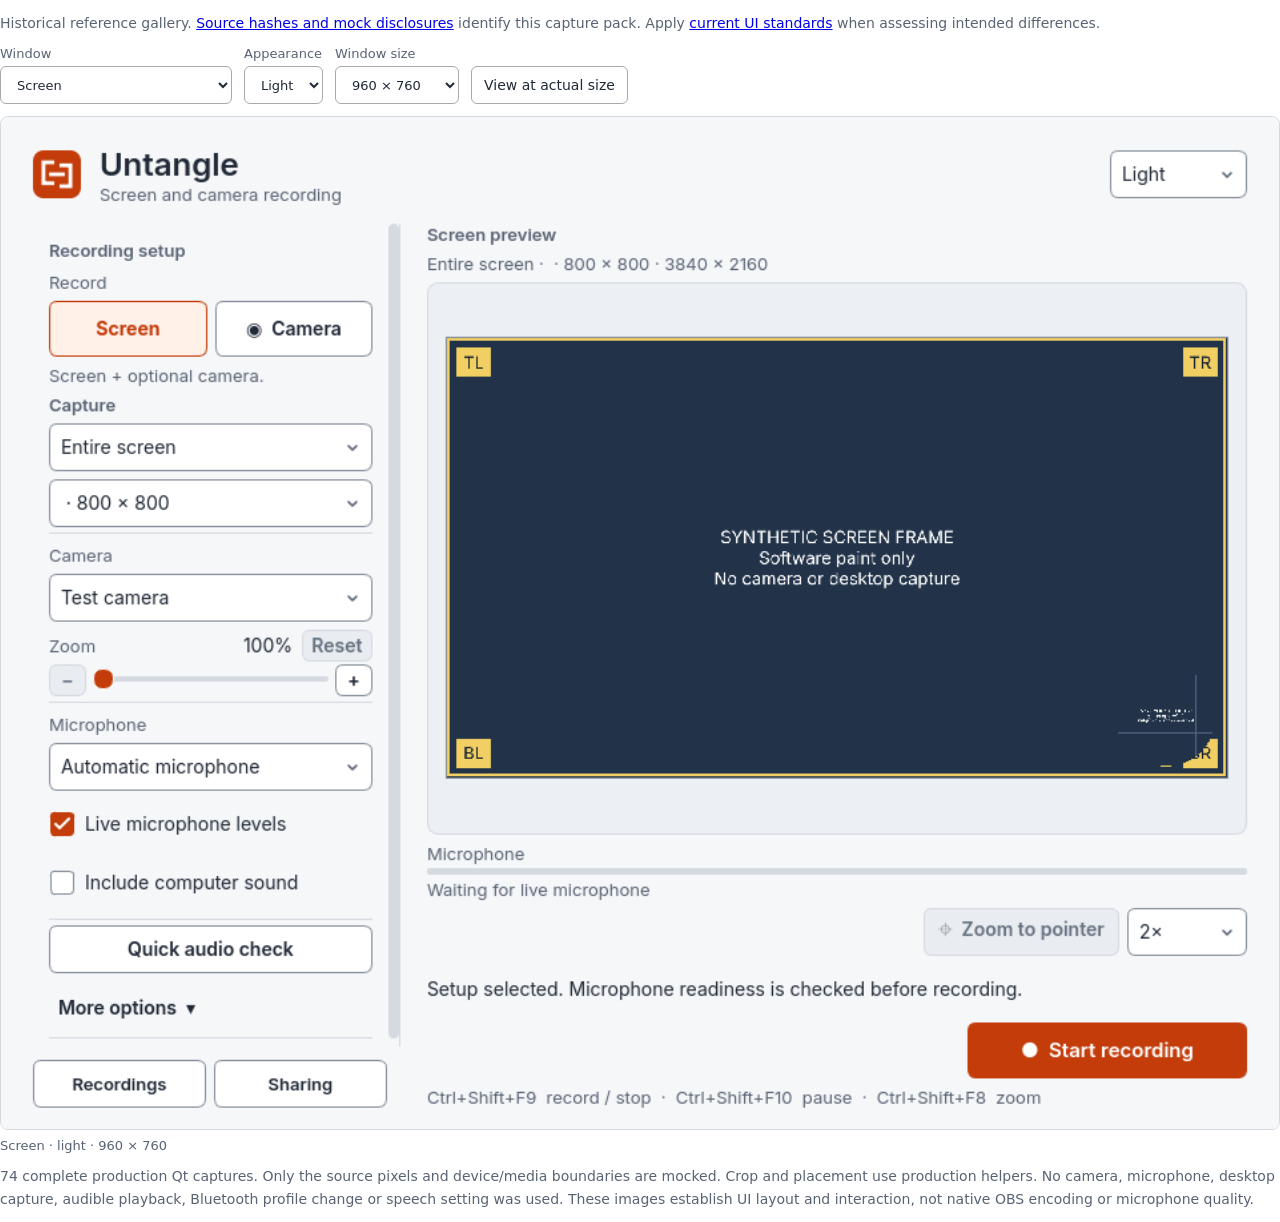
==== commit 88991c5b: "docs: clean project docs" ====
--- a/docs/ui-baselines/index.html
+++ b/docs/ui-baselines/index.html
@@ -1,6 +1,6 @@
 <!doctype html><html lang="en"><meta charset="utf-8"><meta name="viewport" content="width=device-width,initial-scale=1"><title>Untangle actual Qt interface</title><style>
 body{margin:0;color:var(--foreground,#202936);font:14px var(--font-sans,system-ui)}.controls{display:flex;flex-wrap:wrap;gap:12px;align-items:end;margin-bottom:12px}label{display:grid;gap:5px;font-size:13px;color:var(--muted-foreground,#586373)}select,button{font:inherit;padding:8px 12px;min-height:38px;border:1px solid var(--border,#aaa);border-radius:6px;background:var(--card,#fff);color:var(--foreground,#202936)}p{line-height:1.6;margin:12px 0;color:var(--muted-foreground,#586373)}figure{margin:0}figure[hidden]{display:none}img{display:block;width:100%;height:auto;border-radius:8px;border:1px solid var(--border,#d5dae1);box-sizing:border-box}figcaption{margin-top:8px;color:var(--muted-foreground,#586373);font-size:13px}button{cursor:pointer}figure.zoom{overflow:auto}figure.zoom img{width:auto;max-width:none}
-</style><div class="controls"><label>Window<select id="scene"><option value="screen">Screen</option><option value="camera">Camera</option><option value="library-populated">Recordings</option><option value="library-empty">Empty library</option><option value="audio-silence">Audio check</option><option value="advanced">More options</option><option value="expanded">Expanded camera</option><option value="recording">Recording</option><option value="paused">Paused</option><option value="saving">Saving</option><option value="error">Error</option><option value="canvas-landscape">Landscape 16:9</option><option value="canvas-portrait">Reels / Shorts 9:16</option><option value="canvas-square">Square 1:1</option><option value="canvas-portrait45">Portrait 4:5</option><option value="camera-zoom">Camera zoom 300%</option><option value="camera-zoom-plus">Camera + zoom 150%</option><option value="camera-zoom-minus">Camera − zoom 130%</option><option value="camera-reset">Camera reset 100%</option><option value="framing-fit">Portrait Fit</option><option value="framing-fill">Portrait Fill</option><option value="screen-after-portrait">Screen after portrait camera</option></select></label><label>Appearance<select id="theme"><option value="light">Light</option><option value="dark">Dark</option></select></label><label>Window size<select id="size"><option value="960x760">960 × 760</option><option value="1120x840">1120 × 840</option></select></label><button id="zoom" type="button" aria-pressed="false">View at actual size</button></div><figure data-scene="screen" data-theme="light" data-size="1120x840" hidden><img src="./screen-light-1120x840.png" alt="Actual Untangle Qt window: Screen, light, 1120 by 840"><figcaption>Screen · light · 1120 × 840</figcaption></figure><figure data-scene="screen" data-theme="dark" data-size="1120x840" hidden><img src="./screen-dark-1120x840.png" alt="Actual Untangle Qt window: Screen, dark, 1120 by 840"><figcaption>Screen · dark · 1120 × 840</figcaption></figure><figure data-scene="screen" data-theme="light" data-size="960x760" hidden><img src="./screen-light-960x760.png" alt="Actual Untangle Qt window: Screen, light, 960 by 760"><figcaption>Screen · light · 960 × 760</figcaption></figure><figure data-scene="screen" data-theme="dark" data-size="960x760" hidden><img src="./screen-dark-960x760.png" alt="Actual Untangle Qt window: Screen, dark, 960 by 760"><figcaption>Screen · dark · 960 × 760</figcaption></figure><figure data-scene="camera" data-theme="light" data-size="1120x840" hidden><img src="./camera-light-1120x840.png" alt="Actual Untangle Qt window: Camera, light, 1120 by 840"><figcaption>Camera · light · 1120 × 840</figcaption></figure><figure data-scene="camera" data-theme="dark" data-size="1120x840" hidden><img src="./camera-dark-1120x840.png" alt="Actual Untangle Qt window: Camera, dark, 1120 by 840"><figcaption>Camera · dark · 1120 × 840</figcaption></figure><figure data-scene="camera" data-theme="light" data-size="960x760" hidden><img src="./camera-light-960x760.png" alt="Actual Untangle Qt window: Camera, light, 960 by 760"><figcaption>Camera · light · 960 × 760</figcaption></figure><figure data-scene="camera" data-theme="dark" data-size="960x760" hidden><img src="./camera-dark-960x760.png" alt="Actual Untangle Qt window: Camera, dark, 960 by 760"><figcaption>Camera · dark · 960 × 760</figcaption></figure><figure data-scene="library-populated" data-theme="light" data-size="1120x840" hidden><img src="./library-populated-light-1120x840.png" alt="Actual Untangle Qt window: Recordings, light, 1120 by 840"><figcaption>Recordings · light · 1120 × 840</figcaption></figure><figure data-scene="library-populated" data-theme="dark" data-size="1120x840" hidden><img src="./library-populated-dark-1120x840.png" alt="Actual Untangle Qt window: Recordings, dark, 1120 by 840"><figcaption>Recordings · dark · 1120 × 840</figcaption></figure><figure data-scene="library-populated" data-theme="light" data-size="960x760" hidden><img src="./library-populated-light-960x760.png" alt="Actual Untangle Qt window: Recordings, light, 960 by 760"><figcaption>Recordings · light · 960 × 760</figcaption></figure><figure data-scene="library-populated" data-theme="dark" data-size="960x760" hidden><img src="./library-populated-dark-960x760.png" alt="Actual Untangle Qt window: Recordings, dark, 960 by 760"><figcaption>Recordings · dark · 960 × 760</figcaption></figure><figure data-scene="library-empty" data-theme="light" data-size="1120x840" hidden><img src="./library-empty-light-1120x840.png" alt="Actual Untangle Qt window: Empty library, light, 1120 by 840"><figcaption>Empty library · light · 1120 × 840</figcaption></figure><figure data-scene="library-empty" data-theme="dark" data-size="1120x840" hidden><img src="./library-empty-dark-1120x840.png" alt="Actual Untangle Qt window: Empty library, dark, 1120 by 840"><figcaption>Empty library · dark · 1120 × 840</figcaption></figure><figure data-scene="library-empty" data-theme="light" data-size="960x760" hidden><img src="./library-empty-light-960x760.png" alt="Actual Untangle Qt window: Empty library, light, 960 by 760"><figcaption>Empty library · light · 960 × 760</figcaption></figure><figure data-scene="library-empty" data-theme="dark" data-size="960x760" hidden><img src="./library-empty-dark-960x760.png" alt="Actual Untangle Qt window: Empty library, dark, 960 by 760"><figcaption>Empty library · dark · 960 × 760</figcaption></figure><figure data-scene="audio-silence" data-theme="light" data-size="960x760" hidden><img src="./audio-silence-light-960x760.png" alt="Actual Untangle Qt window: Audio check, light, 960 by 760"><figcaption>Audio check · light · 960 × 760</figcaption></figure><figure data-scene="audio-silence" data-theme="dark" data-size="960x760" hidden><img src="./audio-silence-dark-960x760.png" alt="Actual Untangle Qt window: Audio check, dark, 960 by 760"><figcaption>Audio check · dark · 960 × 760</figcaption></figure><figure data-scene="advanced" data-theme="light" data-size="960x760" hidden><img src="./advanced-light-960x760.png" alt="Actual Untangle Qt window: More options, light, 960 by 760"><figcaption>More options · light · 960 × 760</figcaption></figure><figure data-scene="advanced" data-theme="dark" data-size="960x760" hidden><img src="./advanced-dark-960x760.png" alt="Actual Untangle Qt window: More options, dark, 960 by 760"><figcaption>More options · dark · 960 × 760</figcaption></figure><figure data-scene="expanded" data-theme="light" data-size="960x760" hidden><img src="./expanded-light-960x760.png" alt="Actual Untangle Qt window: Expanded camera, light, 960 by 760"><figcaption>Expanded camera · light · 960 × 760</figcaption></figure><figure data-scene="expanded" data-theme="dark" data-size="960x760" hidden><img src="./expanded-dark-960x760.png" alt="Actual Untangle Qt window: Expanded camera, dark, 960 by 760"><figcaption>Expanded camera · dark · 960 × 760</figcaption></figure><figure data-scene="recording" data-theme="light" data-size="960x760" hidden><img src="./recording-light-960x760.png" alt="Actual Untangle Qt window: recording, light, 960 by 760"><figcaption>recording · light · 960 × 760</figcaption></figure><figure data-scene="recording" data-theme="dark" data-size="960x760" hidden><img src="./recording-dark-960x760.png" alt="Actual Untangle Qt window: recording, dark, 960 by 760"><figcaption>recording · dark · 960 × 760</figcaption></figure><figure data-scene="paused" data-theme="light" data-size="960x760" hidden><img src="./paused-light-960x760.png" alt="Actual Untangle Qt window: paused, light, 960 by 760"><figcaption>paused · light · 960 × 760</figcaption></figure><figure data-scene="paused" data-theme="dark" data-size="960x760" hidden><img src="./paused-dark-960x760.png" alt="Actual Untangle Qt window: paused, dark, 960 by 760"><figcaption>paused · dark · 960 × 760</figcaption></figure><figure data-scene="saving" data-theme="light" data-size="960x760" hidden><img src="./saving-light-960x760.png" alt="Actual Untangle Qt window: saving, light, 960 by 760"><figcaption>saving · light · 960 × 760</figcaption></figure><figure data-scene="saving" data-theme="dark" data-size="960x760" hidden><img src="./saving-dark-960x760.png" alt="Actual Untangle Qt window: saving, dark, 960 by 760"><figcaption>saving · dark · 960 × 760</figcaption></figure><figure data-scene="error" data-theme="light" data-size="960x760" hidden><img src="./error-light-960x760.png" alt="Actual Untangle Qt window: error, light, 960 by 760"><figcaption>error · light · 960 × 760</figcaption></figure><figure data-scene="error" data-theme="dark" data-size="960x760" hidden><img src="./error-dark-960x760.png" alt="Actual Untangle Qt window: error, dark, 960 by 760"><figcaption>error · dark · 960 × 760</figcaption></figure><figure data-scene="canvas-landscape" data-theme="light" data-size="960x760" hidden><img src="./canvas-landscape-light-960x760.png" alt="Actual Untangle Qt window: Landscape 16:9, light, 960 by 760"><figcaption>Landscape 16:9 · light · 960 × 760</figcaption></figure><figure data-scene="canvas-landscape" data-theme="dark" data-size="960x760" hidden><img src="./canvas-landscape-dark-960x760.png" alt="Actual Untangle Qt window: Landscape 16:9, dark, 960 by 760"><figcaption>Landscape 16:9 · dark · 960 × 760</figcaption></figure><figure data-scene="canvas-landscape" data-theme="light" data-size="1120x840" hidden><img src="./canvas-landscape-light-1120x840.png" alt="Actual Untangle Qt window: Landscape 16:9, light, 1120 by 840"><figcaption>Landscape 16:9 · light · 1120 × 840</figcaption></figure><figure data-scene="canvas-landscape" data-theme="dark" data-size="1120x840" hidden><img src="./canvas-landscape-dark-1120x840.png" alt="Actual Untangle Qt window: Landscape 16:9, dark, 1120 by 840"><figcaption>Landscape 16:9 · dark · 1120 × 840</figcaption></figure><figure data-scene="canvas-portrait" data-theme="light" data-size="960x760" hidden><img src="./canvas-portrait-light-960x760.png" alt="Actual Untangle Qt window: Reels / Shorts 9:16, light, 960 by 760"><figcaption>Reels / Shorts 9:16 · light · 960 × 760</figcaption></figure><figure data-scene="canvas-portrait" data-theme="dark" data-size="960x760" hidden><img src="./canvas-portrait-dark-960x760.png" alt="Actual Untangle Qt window: Reels / Shorts 9:16, dark, 960 by 760"><figcaption>Reels / Shorts 9:16 · dark · 960 × 760</figcaption></figure><figure data-scene="canvas-portrait" data-theme="light" data-size="1120x840" hidden><img src="./canvas-portrait-light-1120x840.png" alt="Actual Untangle Qt window: Reels / Shorts 9:16, light, 1120 by 840"><figcaption>Reels / Shorts 9:16 · light · 1120 × 840</figcaption></figure><figure data-scene="canvas-portrait" data-theme="dark" data-size="1120x840" hidden><img src="./canvas-portrait-dark-1120x840.png" alt="Actual Untangle Qt window: Reels / Shorts 9:16, dark, 1120 by 840"><figcaption>Reels / Shorts 9:16 · dark · 1120 × 840</figcaption></figure><figure data-scene="canvas-square" data-theme="light" data-size="960x760" hidden><img src="./canvas-square-light-960x760.png" alt="Actual Untangle Qt window: Square 1:1, light, 960 by 760"><figcaption>Square 1:1 · light · 960 × 760</figcaption></figure><figure data-scene="canvas-square" data-theme="dark" data-size="960x760" hidden><img src="./canvas-square-dark-960x760.png" alt="Actual Untangle Qt window: Square 1:1, dark, 960 by 760"><figcaption>Square 1:1 · dark · 960 × 760</figcaption></figure><figure data-scene="canvas-square" data-theme="light" data-size="1120x840" hidden><img src="./canvas-square-light-1120x840.png" alt="Actual Untangle Qt window: Square 1:1, light, 1120 by 840"><figcaption>Square 1:1 · light · 1120 × 840</figcaption></figure><figure data-scene="canvas-square" data-theme="dark" data-size="1120x840" hidden><img src="./canvas-square-dark-1120x840.png" alt="Actual Untangle Qt window: Square 1:1, dark, 1120 by 840"><figcaption>Square 1:1 · dark · 1120 × 840</figcaption></figure><figure data-scene="canvas-portrait45" data-theme="light" data-size="960x760" hidden><img src="./canvas-portrait45-light-960x760.png" alt="Actual Untangle Qt window: Portrait 4:5, light, 960 by 760"><figcaption>Portrait 4:5 · light · 960 × 760</figcaption></figure><figure data-scene="canvas-portrait45" data-theme="dark" data-size="960x760" hidden><img src="./canvas-portrait45-dark-960x760.png" alt="Actual Untangle Qt window: Portrait 4:5, dark, 960 by 760"><figcaption>Portrait 4:5 · dark · 960 × 760</figcaption></figure><figure data-scene="canvas-portrait45" data-theme="light" data-size="1120x840" hidden><img src="./canvas-portrait45-light-1120x840.png" alt="Actual Untangle Qt window: Portrait 4:5, light, 1120 by 840"><figcaption>Portrait 4:5 · light · 1120 × 840</figcaption></figure><figure data-scene="canvas-portrait45" data-theme="dark" data-size="1120x840" hidden><img src="./canvas-portrait45-dark-1120x840.png" alt="Actual Untangle Qt window: Portrait 4:5, dark, 1120 by 840"><figcaption>Portrait 4:5 · dark · 1120 × 840</figcaption></figure><figure data-scene="camera-zoom" data-theme="light" data-size="960x760" hidden><img src="./camera-zoom-light-960x760.png" alt="Actual Untangle Qt window: Camera zoom 300%, light, 960 by 760"><figcaption>Camera zoom 300% · light · 960 × 760</figcaption></figure><figure data-scene="camera-zoom" data-theme="dark" data-size="960x760" hidden><img src="./camera-zoom-dark-960x760.png" alt="Actual Untangle Qt window: Camera zoom 300%, dark, 960 by 760"><figcaption>Camera zoom 300% · dark · 960 × 760</figcaption></figure><figure data-scene="camera-zoom" data-theme="light" data-size="1120x840" hidden><img src="./camera-zoom-light-1120x840.png" alt="Actual Untangle Qt window: Camera zoom 300%, light, 1120 by 840"><figcaption>Camera zoom 300% · light · 1120 × 840</figcaption></figure><figure data-scene="camera-zoom" data-theme="dark" data-size="1120x840" hidden><img src="./camera-zoom-dark-1120x840.png" alt="Actual Untangle Qt window: Camera zoom 300%, dark, 1120 by 840"><figcaption>Camera zoom 300% · dark · 1120 × 840</figcaption></figure><figure data-scene="camera-zoom-plus" data-theme="light" data-size="960x760" hidden><img src="./camera-zoom-plus-light-960x760.png" alt="Actual Untangle Qt window: Camera + zoom 150%, light, 960 by 760"><figcaption>Camera + zoom 150% · light · 960 × 760</figcaption></figure><figure data-scene="camera-zoom-plus" data-theme="dark" data-size="960x760" hidden><img src="./camera-zoom-plus-dark-960x760.png" alt="Actual Untangle Qt window: Camera + zoom 150%, dark, 960 by 760"><figcaption>Camera + zoom 150% · dark · 960 × 760</figcaption></figure><figure data-scene="camera-zoom-plus" data-theme="light" data-size="1120x840" hidden><img src="./camera-zoom-plus-light-1120x840.png" alt="Actual Untangle Qt window: Camera + zoom 150%, light, 1120 by 840"><figcaption>Camera + zoom 150% · light · 1120 × 840</figcaption></figure><figure data-scene="camera-zoom-plus" data-theme="dark" data-size="1120x840" hidden><img src="./camera-zoom-plus-dark-1120x840.png" alt="Actual Untangle Qt window: Camera + zoom 150%, dark, 1120 by 840"><figcaption>Camera + zoom 150% · dark · 1120 × 840</figcaption></figure><figure data-scene="camera-zoom-minus" data-theme="light" data-size="960x760" hidden><img src="./camera-zoom-minus-light-960x760.png" alt="Actual Untangle Qt window: Camera − zoom 130%, light, 960 by 760"><figcaption>Camera − zoom 130% · light · 960 × 760</figcaption></figure><figure data-scene="camera-zoom-minus" data-theme="dark" data-size="960x760" hidden><img src="./camera-zoom-minus-dark-960x760.png" alt="Actual Untangle Qt window: Camera − zoom 130%, dark, 960 by 760"><figcaption>Camera − zoom 130% · dark · 960 × 760</figcaption></figure><figure data-scene="camera-zoom-minus" data-theme="light" data-size="1120x840" hidden><img src="./camera-zoom-minus-light-1120x840.png" alt="Actual Untangle Qt window: Camera − zoom 130%, light, 1120 by 840"><figcaption>Camera − zoom 130% · light · 1120 × 840</figcaption></figure><figure data-scene="camera-zoom-minus" data-theme="dark" data-size="1120x840" hidden><img src="./camera-zoom-minus-dark-1120x840.png" alt="Actual Untangle Qt window: Camera − zoom 130%, dark, 1120 by 840"><figcaption>Camera − zoom 130% · dark · 1120 × 840</figcaption></figure><figure data-scene="camera-reset" data-theme="light" data-size="960x760" hidden><img src="./camera-reset-light-960x760.png" alt="Actual Untangle Qt window: Camera reset 100%, light, 960 by 760"><figcaption>Camera reset 100% · light · 960 × 760</figcaption></figure><figure data-scene="camera-reset" data-theme="dark" data-size="960x760" hidden><img src="./camera-reset-dark-960x760.png" alt="Actual Untangle Qt window: Camera reset 100%, dark, 960 by 760"><figcaption>Camera reset 100% · dark · 960 × 760</figcaption></figure><figure data-scene="camera-reset" data-theme="light" data-size="1120x840" hidden><img src="./camera-reset-light-1120x840.png" alt="Actual Untangle Qt window: Camera reset 100%, light, 1120 by 840"><figcaption>Camera reset 100% · light · 1120 × 840</figcaption></figure><figure data-scene="camera-reset" data-theme="dark" data-size="1120x840" hidden><img src="./camera-reset-dark-1120x840.png" alt="Actual Untangle Qt window: Camera reset 100%, dark, 1120 by 840"><figcaption>Camera reset 100% · dark · 1120 × 840</figcaption></figure><figure data-scene="framing-fit" data-theme="light" data-size="960x760" hidden><img src="./framing-fit-light-960x760.png" alt="Actual Untangle Qt window: Portrait Fit, light, 960 by 760"><figcaption>Portrait Fit · light · 960 × 760</figcaption></figure><figure data-scene="framing-fit" data-theme="dark" data-size="960x760" hidden><img src="./framing-fit-dark-960x760.png" alt="Actual Untangle Qt window: Portrait Fit, dark, 960 by 760"><figcaption>Portrait Fit · dark · 960 × 760</figcaption></figure><figure data-scene="framing-fit" data-theme="light" data-size="1120x840" hidden><img src="./framing-fit-light-1120x840.png" alt="Actual Untangle Qt window: Portrait Fit, light, 1120 by 840"><figcaption>Portrait Fit · light · 1120 × 840</figcaption></figure><figure data-scene="framing-fit" data-theme="dark" data-size="1120x840" hidden><img src="./framing-fit-dark-1120x840.png" alt="Actual Untangle Qt window: Portrait Fit, dark, 1120 by 840"><figcaption>Portrait Fit · dark · 1120 × 840</figcaption></figure><figure data-scene="framing-fill" data-theme="light" data-size="960x760" hidden><img src="./framing-fill-light-960x760.png" alt="Actual Untangle Qt window: Portrait Fill, light, 960 by 760"><figcaption>Portrait Fill · light · 960 × 760</figcaption></figure><figure data-scene="framing-fill" data-theme="dark" data-size="960x760" hidden><img src="./framing-fill-dark-960x760.png" alt="Actual Untangle Qt window: Portrait Fill, dark, 960 by 760"><figcaption>Portrait Fill · dark · 960 × 760</figcaption></figure><figure data-scene="framing-fill" data-theme="light" data-size="1120x840" hidden><img src="./framing-fill-light-1120x840.png" alt="Actual Untangle Qt window: Portrait Fill, light, 1120 by 840"><figcaption>Portrait Fill · light · 1120 × 840</figcaption></figure><figure data-scene="framing-fill" data-theme="dark" data-size="1120x840" hidden><img src="./framing-fill-dark-1120x840.png" alt="Actual Untangle Qt window: Portrait Fill, dark, 1120 by 840"><figcaption>Portrait Fill · dark · 1120 × 840</figcaption></figure><figure data-scene="screen-after-portrait" data-theme="light" data-size="960x760" hidden><img src="./screen-after-portrait-light-960x760.png" alt="Actual Untangle Qt window: Screen after portrait camera, light, 960 by 760"><figcaption>Screen after portrait camera · light · 960 × 760</figcaption></figure><figure data-scene="screen-after-portrait" data-theme="dark" data-size="960x760" hidden><img src="./screen-after-portrait-dark-960x760.png" alt="Actual Untangle Qt window: Screen after portrait camera, dark, 960 by 760"><figcaption>Screen after portrait camera · dark · 960 × 760</figcaption></figure><figure data-scene="screen-after-portrait" data-theme="light" data-size="1120x840" hidden><img src="./screen-after-portrait-light-1120x840.png" alt="Actual Untangle Qt window: Screen after portrait camera, light, 1120 by 840"><figcaption>Screen after portrait camera · light · 1120 × 840</figcaption></figure><figure data-scene="screen-after-portrait" data-theme="dark" data-size="1120x840" hidden><img src="./screen-after-portrait-dark-1120x840.png" alt="Actual Untangle Qt window: Screen after portrait camera, dark, 1120 by 840"><figcaption>Screen after portrait camera · dark · 1120 × 840</figcaption></figure><p>74 complete production Qt captures. Only the source pixels and device/media boundaries are mocked. Crop and placement use production helpers. No camera, microphone, desktop capture, audible playback, Bluetooth profile change or speech setting was used. These images establish UI layout and interaction, not native OBS encoding or microphone quality.</p><script>
+</style><p>Historical reference gallery. <a href="manifest.json">Source hashes and mock disclosures</a> identify this capture pack. Apply <a href="../ui-standards.md">current UI standards</a> when assessing intended differences.</p><div class="controls"><label>Window<select id="scene"><option value="screen">Screen</option><option value="camera">Camera</option><option value="library-populated">Recordings</option><option value="library-empty">Empty library</option><option value="audio-silence">Audio check</option><option value="advanced">More options</option><option value="expanded">Expanded camera</option><option value="recording">Recording</option><option value="paused">Paused</option><option value="saving">Saving</option><option value="error">Error</option><option value="canvas-landscape">Landscape 16:9</option><option value="canvas-portrait">Reels / Shorts 9:16</option><option value="canvas-square">Square 1:1</option><option value="canvas-portrait45">Portrait 4:5</option><option value="camera-zoom">Camera zoom 300%</option><option value="camera-zoom-plus">Camera + zoom 150%</option><option value="camera-zoom-minus">Camera − zoom 130%</option><option value="camera-reset">Camera reset 100%</option><option value="framing-fit">Portrait Fit</option><option value="framing-fill">Portrait Fill</option><option value="screen-after-portrait">Screen after portrait camera</option></select></label><label>Appearance<select id="theme"><option value="light">Light</option><option value="dark">Dark</option></select></label><label>Window size<select id="size"><option value="960x760">960 × 760</option><option value="1120x840">1120 × 840</option></select></label><button id="zoom" type="button" aria-pressed="false">View at actual size</button></div><figure data-scene="screen" data-theme="light" data-size="1120x840" hidden><img src="./screen-light-1120x840.png" alt="Actual Untangle Qt window: Screen, light, 1120 by 840"><figcaption>Screen · light · 1120 × 840</figcaption></figure><figure data-scene="screen" data-theme="dark" data-size="1120x840" hidden><img src="./screen-dark-1120x840.png" alt="Actual Untangle Qt window: Screen, dark, 1120 by 840"><figcaption>Screen · dark · 1120 × 840</figcaption></figure><figure data-scene="screen" data-theme="light" data-size="960x760" hidden><img src="./screen-light-960x760.png" alt="Actual Untangle Qt window: Screen, light, 960 by 760"><figcaption>Screen · light · 960 × 760</figcaption></figure><figure data-scene="screen" data-theme="dark" data-size="960x760" hidden><img src="./screen-dark-960x760.png" alt="Actual Untangle Qt window: Screen, dark, 960 by 760"><figcaption>Screen · dark · 960 × 760</figcaption></figure><figure data-scene="camera" data-theme="light" data-size="1120x840" hidden><img src="./camera-light-1120x840.png" alt="Actual Untangle Qt window: Camera, light, 1120 by 840"><figcaption>Camera · light · 1120 × 840</figcaption></figure><figure data-scene="camera" data-theme="dark" data-size="1120x840" hidden><img src="./camera-dark-1120x840.png" alt="Actual Untangle Qt window: Camera, dark, 1120 by 840"><figcaption>Camera · dark · 1120 × 840</figcaption></figure><figure data-scene="camera" data-theme="light" data-size="960x760" hidden><img src="./camera-light-960x760.png" alt="Actual Untangle Qt window: Camera, light, 960 by 760"><figcaption>Camera · light · 960 × 760</figcaption></figure><figure data-scene="camera" data-theme="dark" data-size="960x760" hidden><img src="./camera-dark-960x760.png" alt="Actual Untangle Qt window: Camera, dark, 960 by 760"><figcaption>Camera · dark · 960 × 760</figcaption></figure><figure data-scene="library-populated" data-theme="light" data-size="1120x840" hidden><img src="./library-populated-light-1120x840.png" alt="Actual Untangle Qt window: Recordings, light, 1120 by 840"><figcaption>Recordings · light · 1120 × 840</figcaption></figure><figure data-scene="library-populated" data-theme="dark" data-size="1120x840" hidden><img src="./library-populated-dark-1120x840.png" alt="Actual Untangle Qt window: Recordings, dark, 1120 by 840"><figcaption>Recordings · dark · 1120 × 840</figcaption></figure><figure data-scene="library-populated" data-theme="light" data-size="960x760" hidden><img src="./library-populated-light-960x760.png" alt="Actual Untangle Qt window: Recordings, light, 960 by 760"><figcaption>Recordings · light · 960 × 760</figcaption></figure><figure data-scene="library-populated" data-theme="dark" data-size="960x760" hidden><img src="./library-populated-dark-960x760.png" alt="Actual Untangle Qt window: Recordings, dark, 960 by 760"><figcaption>Recordings · dark · 960 × 760</figcaption></figure><figure data-scene="library-empty" data-theme="light" data-size="1120x840" hidden><img src="./library-empty-light-1120x840.png" alt="Actual Untangle Qt window: Empty library, light, 1120 by 840"><figcaption>Empty library · light · 1120 × 840</figcaption></figure><figure data-scene="library-empty" data-theme="dark" data-size="1120x840" hidden><img src="./library-empty-dark-1120x840.png" alt="Actual Untangle Qt window: Empty library, dark, 1120 by 840"><figcaption>Empty library · dark · 1120 × 840</figcaption></figure><figure data-scene="library-empty" data-theme="light" data-size="960x760" hidden><img src="./library-empty-light-960x760.png" alt="Actual Untangle Qt window: Empty library, light, 960 by 760"><figcaption>Empty library · light · 960 × 760</figcaption></figure><figure data-scene="library-empty" data-theme="dark" data-size="960x760" hidden><img src="./library-empty-dark-960x760.png" alt="Actual Untangle Qt window: Empty library, dark, 960 by 760"><figcaption>Empty library · dark · 960 × 760</figcaption></figure><figure data-scene="audio-silence" data-theme="light" data-size="960x760" hidden><img src="./audio-silence-light-960x760.png" alt="Actual Untangle Qt window: Audio check, light, 960 by 760"><figcaption>Audio check · light · 960 × 760</figcaption></figure><figure data-scene="audio-silence" data-theme="dark" data-size="960x760" hidden><img src="./audio-silence-dark-960x760.png" alt="Actual Untangle Qt window: Audio check, dark, 960 by 760"><figcaption>Audio check · dark · 960 × 760</figcaption></figure><figure data-scene="advanced" data-theme="light" data-size="960x760" hidden><img src="./advanced-light-960x760.png" alt="Actual Untangle Qt window: More options, light, 960 by 760"><figcaption>More options · light · 960 × 760</figcaption></figure><figure data-scene="advanced" data-theme="dark" data-size="960x760" hidden><img src="./advanced-dark-960x760.png" alt="Actual Untangle Qt window: More options, dark, 960 by 760"><figcaption>More options · dark · 960 × 760</figcaption></figure><figure data-scene="expanded" data-theme="light" data-size="960x760" hidden><img src="./expanded-light-960x760.png" alt="Actual Untangle Qt window: Expanded camera, light, 960 by 760"><figcaption>Expanded camera · light · 960 × 760</figcaption></figure><figure data-scene="expanded" data-theme="dark" data-size="960x760" hidden><img src="./expanded-dark-960x760.png" alt="Actual Untangle Qt window: Expanded camera, dark, 960 by 760"><figcaption>Expanded camera · dark · 960 × 760</figcaption></figure><figure data-scene="recording" data-theme="light" data-size="960x760" hidden><img src="./recording-light-960x760.png" alt="Actual Untangle Qt window: recording, light, 960 by 760"><figcaption>recording · light · 960 × 760</figcaption></figure><figure data-scene="recording" data-theme="dark" data-size="960x760" hidden><img src="./recording-dark-960x760.png" alt="Actual Untangle Qt window: recording, dark, 960 by 760"><figcaption>recording · dark · 960 × 760</figcaption></figure><figure data-scene="paused" data-theme="light" data-size="960x760" hidden><img src="./paused-light-960x760.png" alt="Actual Untangle Qt window: paused, light, 960 by 760"><figcaption>paused · light · 960 × 760</figcaption></figure><figure data-scene="paused" data-theme="dark" data-size="960x760" hidden><img src="./paused-dark-960x760.png" alt="Actual Untangle Qt window: paused, dark, 960 by 760"><figcaption>paused · dark · 960 × 760</figcaption></figure><figure data-scene="saving" data-theme="light" data-size="960x760" hidden><img src="./saving-light-960x760.png" alt="Actual Untangle Qt window: saving, light, 960 by 760"><figcaption>saving · light · 960 × 760</figcaption></figure><figure data-scene="saving" data-theme="dark" data-size="960x760" hidden><img src="./saving-dark-960x760.png" alt="Actual Untangle Qt window: saving, dark, 960 by 760"><figcaption>saving · dark · 960 × 760</figcaption></figure><figure data-scene="error" data-theme="light" data-size="960x760" hidden><img src="./error-light-960x760.png" alt="Actual Untangle Qt window: error, light, 960 by 760"><figcaption>error · light · 960 × 760</figcaption></figure><figure data-scene="error" data-theme="dark" data-size="960x760" hidden><img src="./error-dark-960x760.png" alt="Actual Untangle Qt window: error, dark, 960 by 760"><figcaption>error · dark · 960 × 760</figcaption></figure><figure data-scene="canvas-landscape" data-theme="light" data-size="960x760" hidden><img src="./canvas-landscape-light-960x760.png" alt="Actual Untangle Qt window: Landscape 16:9, light, 960 by 760"><figcaption>Landscape 16:9 · light · 960 × 760</figcaption></figure><figure data-scene="canvas-landscape" data-theme="dark" data-size="960x760" hidden><img src="./canvas-landscape-dark-960x760.png" alt="Actual Untangle Qt window: Landscape 16:9, dark, 960 by 760"><figcaption>Landscape 16:9 · dark · 960 × 760</figcaption></figure><figure data-scene="canvas-landscape" data-theme="light" data-size="1120x840" hidden><img src="./canvas-landscape-light-1120x840.png" alt="Actual Untangle Qt window: Landscape 16:9, light, 1120 by 840"><figcaption>Landscape 16:9 · light · 1120 × 840</figcaption></figure><figure data-scene="canvas-landscape" data-theme="dark" data-size="1120x840" hidden><img src="./canvas-landscape-dark-1120x840.png" alt="Actual Untangle Qt window: Landscape 16:9, dark, 1120 by 840"><figcaption>Landscape 16:9 · dark · 1120 × 840</figcaption></figure><figure data-scene="canvas-portrait" data-theme="light" data-size="960x760" hidden><img src="./canvas-portrait-light-960x760.png" alt="Actual Untangle Qt window: Reels / Shorts 9:16, light, 960 by 760"><figcaption>Reels / Shorts 9:16 · light · 960 × 760</figcaption></figure><figure data-scene="canvas-portrait" data-theme="dark" data-size="960x760" hidden><img src="./canvas-portrait-dark-960x760.png" alt="Actual Untangle Qt window: Reels / Shorts 9:16, dark, 960 by 760"><figcaption>Reels / Shorts 9:16 · dark · 960 × 760</figcaption></figure><figure data-scene="canvas-portrait" data-theme="light" data-size="1120x840" hidden><img src="./canvas-portrait-light-1120x840.png" alt="Actual Untangle Qt window: Reels / Shorts 9:16, light, 1120 by 840"><figcaption>Reels / Shorts 9:16 · light · 1120 × 840</figcaption></figure><figure data-scene="canvas-portrait" data-theme="dark" data-size="1120x840" hidden><img src="./canvas-portrait-dark-1120x840.png" alt="Actual Untangle Qt window: Reels / Shorts 9:16, dark, 1120 by 840"><figcaption>Reels / Shorts 9:16 · dark · 1120 × 840</figcaption></figure><figure data-scene="canvas-square" data-theme="light" data-size="960x760" hidden><img src="./canvas-square-light-960x760.png" alt="Actual Untangle Qt window: Square 1:1, light, 960 by 760"><figcaption>Square 1:1 · light · 960 × 760</figcaption></figure><figure data-scene="canvas-square" data-theme="dark" data-size="960x760" hidden><img src="./canvas-square-dark-960x760.png" alt="Actual Untangle Qt window: Square 1:1, dark, 960 by 760"><figcaption>Square 1:1 · dark · 960 × 760</figcaption></figure><figure data-scene="canvas-square" data-theme="light" data-size="1120x840" hidden><img src="./canvas-square-light-1120x840.png" alt="Actual Untangle Qt window: Square 1:1, light, 1120 by 840"><figcaption>Square 1:1 · light · 1120 × 840</figcaption></figure><figure data-scene="canvas-square" data-theme="dark" data-size="1120x840" hidden><img src="./canvas-square-dark-1120x840.png" alt="Actual Untangle Qt window: Square 1:1, dark, 1120 by 840"><figcaption>Square 1:1 · dark · 1120 × 840</figcaption></figure><figure data-scene="canvas-portrait45" data-theme="light" data-size="960x760" hidden><img src="./canvas-portrait45-light-960x760.png" alt="Actual Untangle Qt window: Portrait 4:5, light, 960 by 760"><figcaption>Portrait 4:5 · light · 960 × 760</figcaption></figure><figure data-scene="canvas-portrait45" data-theme="dark" data-size="960x760" hidden><img src="./canvas-portrait45-dark-960x760.png" alt="Actual Untangle Qt window: Portrait 4:5, dark, 960 by 760"><figcaption>Portrait 4:5 · dark · 960 × 760</figcaption></figure><figure data-scene="canvas-portrait45" data-theme="light" data-size="1120x840" hidden><img src="./canvas-portrait45-light-1120x840.png" alt="Actual Untangle Qt window: Portrait 4:5, light, 1120 by 840"><figcaption>Portrait 4:5 · light · 1120 × 840</figcaption></figure><figure data-scene="canvas-portrait45" data-theme="dark" data-size="1120x840" hidden><img src="./canvas-portrait45-dark-1120x840.png" alt="Actual Untangle Qt window: Portrait 4:5, dark, 1120 by 840"><figcaption>Portrait 4:5 · dark · 1120 × 840</figcaption></figure><figure data-scene="camera-zoom" data-theme="light" data-size="960x760" hidden><img src="./camera-zoom-light-960x760.png" alt="Actual Untangle Qt window: Camera zoom 300%, light, 960 by 760"><figcaption>Camera zoom 300% · light · 960 × 760</figcaption></figure><figure data-scene="camera-zoom" data-theme="dark" data-size="960x760" hidden><img src="./camera-zoom-dark-960x760.png" alt="Actual Untangle Qt window: Camera zoom 300%, dark, 960 by 760"><figcaption>Camera zoom 300% · dark · 960 × 760</figcaption></figure><figure data-scene="camera-zoom" data-theme="light" data-size="1120x840" hidden><img src="./camera-zoom-light-1120x840.png" alt="Actual Untangle Qt window: Camera zoom 300%, light, 1120 by 840"><figcaption>Camera zoom 300% · light · 1120 × 840</figcaption></figure><figure data-scene="camera-zoom" data-theme="dark" data-size="1120x840" hidden><img src="./camera-zoom-dark-1120x840.png" alt="Actual Untangle Qt window: Camera zoom 300%, dark, 1120 by 840"><figcaption>Camera zoom 300% · dark · 1120 × 840</figcaption></figure><figure data-scene="camera-zoom-plus" data-theme="light" data-size="960x760" hidden><img src="./camera-zoom-plus-light-960x760.png" alt="Actual Untangle Qt window: Camera + zoom 150%, light, 960 by 760"><figcaption>Camera + zoom 150% · light · 960 × 760</figcaption></figure><figure data-scene="camera-zoom-plus" data-theme="dark" data-size="960x760" hidden><img src="./camera-zoom-plus-dark-960x760.png" alt="Actual Untangle Qt window: Camera + zoom 150%, dark, 960 by 760"><figcaption>Camera + zoom 150% · dark · 960 × 760</figcaption></figure><figure data-scene="camera-zoom-plus" data-theme="light" data-size="1120x840" hidden><img src="./camera-zoom-plus-light-1120x840.png" alt="Actual Untangle Qt window: Camera + zoom 150%, light, 1120 by 840"><figcaption>Camera + zoom 150% · light · 1120 × 840</figcaption></figure><figure data-scene="camera-zoom-plus" data-theme="dark" data-size="1120x840" hidden><img src="./camera-zoom-plus-dark-1120x840.png" alt="Actual Untangle Qt window: Camera + zoom 150%, dark, 1120 by 840"><figcaption>Camera + zoom 150% · dark · 1120 × 840</figcaption></figure><figure data-scene="camera-zoom-minus" data-theme="light" data-size="960x760" hidden><img src="./camera-zoom-minus-light-960x760.png" alt="Actual Untangle Qt window: Camera − zoom 130%, light, 960 by 760"><figcaption>Camera − zoom 130% · light · 960 × 760</figcaption></figure><figure data-scene="camera-zoom-minus" data-theme="dark" data-size="960x760" hidden><img src="./camera-zoom-minus-dark-960x760.png" alt="Actual Untangle Qt window: Camera − zoom 130%, dark, 960 by 760"><figcaption>Camera − zoom 130% · dark · 960 × 760</figcaption></figure><figure data-scene="camera-zoom-minus" data-theme="light" data-size="1120x840" hidden><img src="./camera-zoom-minus-light-1120x840.png" alt="Actual Untangle Qt window: Camera − zoom 130%, light, 1120 by 840"><figcaption>Camera − zoom 130% · light · 1120 × 840</figcaption></figure><figure data-scene="camera-zoom-minus" data-theme="dark" data-size="1120x840" hidden><img src="./camera-zoom-minus-dark-1120x840.png" alt="Actual Untangle Qt window: Camera − zoom 130%, dark, 1120 by 840"><figcaption>Camera − zoom 130% · dark · 1120 × 840</figcaption></figure><figure data-scene="camera-reset" data-theme="light" data-size="960x760" hidden><img src="./camera-reset-light-960x760.png" alt="Actual Untangle Qt window: Camera reset 100%, light, 960 by 760"><figcaption>Camera reset 100% · light · 960 × 760</figcaption></figure><figure data-scene="camera-reset" data-theme="dark" data-size="960x760" hidden><img src="./camera-reset-dark-960x760.png" alt="Actual Untangle Qt window: Camera reset 100%, dark, 960 by 760"><figcaption>Camera reset 100% · dark · 960 × 760</figcaption></figure><figure data-scene="camera-reset" data-theme="light" data-size="1120x840" hidden><img src="./camera-reset-light-1120x840.png" alt="Actual Untangle Qt window: Camera reset 100%, light, 1120 by 840"><figcaption>Camera reset 100% · light · 1120 × 840</figcaption></figure><figure data-scene="camera-reset" data-theme="dark" data-size="1120x840" hidden><img src="./camera-reset-dark-1120x840.png" alt="Actual Untangle Qt window: Camera reset 100%, dark, 1120 by 840"><figcaption>Camera reset 100% · dark · 1120 × 840</figcaption></figure><figure data-scene="framing-fit" data-theme="light" data-size="960x760" hidden><img src="./framing-fit-light-960x760.png" alt="Actual Untangle Qt window: Portrait Fit, light, 960 by 760"><figcaption>Portrait Fit · light · 960 × 760</figcaption></figure><figure data-scene="framing-fit" data-theme="dark" data-size="960x760" hidden><img src="./framing-fit-dark-960x760.png" alt="Actual Untangle Qt window: Portrait Fit, dark, 960 by 760"><figcaption>Portrait Fit · dark · 960 × 760</figcaption></figure><figure data-scene="framing-fit" data-theme="light" data-size="1120x840" hidden><img src="./framing-fit-light-1120x840.png" alt="Actual Untangle Qt window: Portrait Fit, light, 1120 by 840"><figcaption>Portrait Fit · light · 1120 × 840</figcaption></figure><figure data-scene="framing-fit" data-theme="dark" data-size="1120x840" hidden><img src="./framing-fit-dark-1120x840.png" alt="Actual Untangle Qt window: Portrait Fit, dark, 1120 by 840"><figcaption>Portrait Fit · dark · 1120 × 840</figcaption></figure><figure data-scene="framing-fill" data-theme="light" data-size="960x760" hidden><img src="./framing-fill-light-960x760.png" alt="Actual Untangle Qt window: Portrait Fill, light, 960 by 760"><figcaption>Portrait Fill · light · 960 × 760</figcaption></figure><figure data-scene="framing-fill" data-theme="dark" data-size="960x760" hidden><img src="./framing-fill-dark-960x760.png" alt="Actual Untangle Qt window: Portrait Fill, dark, 960 by 760"><figcaption>Portrait Fill · dark · 960 × 760</figcaption></figure><figure data-scene="framing-fill" data-theme="light" data-size="1120x840" hidden><img src="./framing-fill-light-1120x840.png" alt="Actual Untangle Qt window: Portrait Fill, light, 1120 by 840"><figcaption>Portrait Fill · light · 1120 × 840</figcaption></figure><figure data-scene="framing-fill" data-theme="dark" data-size="1120x840" hidden><img src="./framing-fill-dark-1120x840.png" alt="Actual Untangle Qt window: Portrait Fill, dark, 1120 by 840"><figcaption>Portrait Fill · dark · 1120 × 840</figcaption></figure><figure data-scene="screen-after-portrait" data-theme="light" data-size="960x760" hidden><img src="./screen-after-portrait-light-960x760.png" alt="Actual Untangle Qt window: Screen after portrait camera, light, 960 by 760"><figcaption>Screen after portrait camera · light · 960 × 760</figcaption></figure><figure data-scene="screen-after-portrait" data-theme="dark" data-size="960x760" hidden><img src="./screen-after-portrait-dark-960x760.png" alt="Actual Untangle Qt window: Screen after portrait camera, dark, 960 by 760"><figcaption>Screen after portrait camera · dark · 960 × 760</figcaption></figure><figure data-scene="screen-after-portrait" data-theme="light" data-size="1120x840" hidden><img src="./screen-after-portrait-light-1120x840.png" alt="Actual Untangle Qt window: Screen after portrait camera, light, 1120 by 840"><figcaption>Screen after portrait camera · light · 1120 × 840</figcaption></figure><figure data-scene="screen-after-portrait" data-theme="dark" data-size="1120x840" hidden><img src="./screen-after-portrait-dark-1120x840.png" alt="Actual Untangle Qt window: Screen after portrait camera, dark, 1120 by 840"><figcaption>Screen after portrait camera · dark · 1120 × 840</figcaption></figure><p>74 complete production Qt captures. Only the source pixels and device/media boundaries are mocked. Crop and placement use production helpers. No camera, microphone, desktop capture, audible playback, Bluetooth profile change or speech setting was used. These images establish UI layout and interaction, not native OBS encoding or microphone quality.</p><script>
 const scene=document.getElementById('scene'),theme=document.getElementById('theme'),size=document.getElementById('size'),zoom=document.getElementById('zoom'),figures=[...document.querySelectorAll('figure')];
 function update(){for(const option of size.options)option.disabled=!figures.some(f=>f.dataset.scene===scene.value&&f.dataset.size===option.value);if(size.selectedOptions[0].disabled)size.value='960x760';figures.forEach(f=>f.hidden=f.dataset.scene!==scene.value||f.dataset.theme!==theme.value||f.dataset.size!==size.value)}
 scene.onchange=theme.onchange=size.onchange=update;zoom.onclick=()=>{const on=zoom.getAttribute('aria-pressed')!=='true';zoom.setAttribute('aria-pressed',String(on));zoom.textContent=on?'Fit to page':'View at actual size';figures.forEach(f=>f.classList.toggle('zoom',on))};update();
